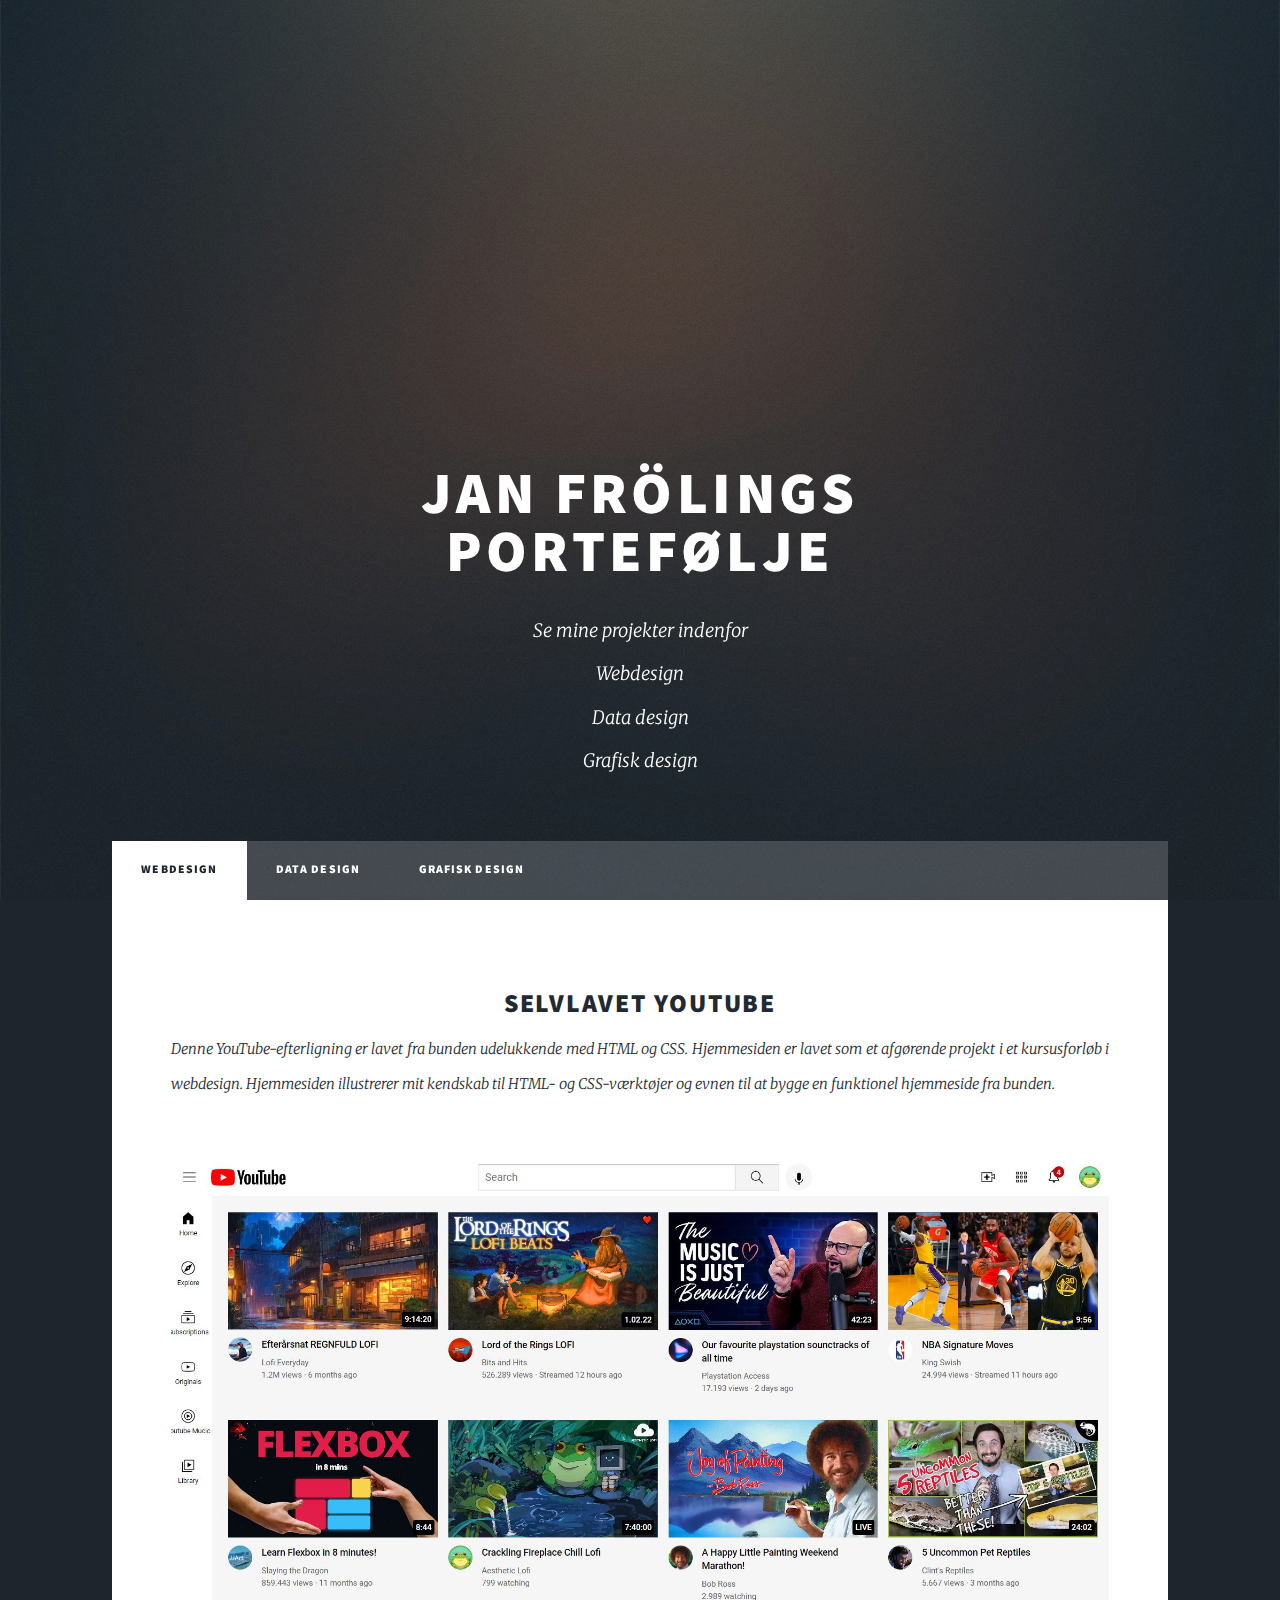
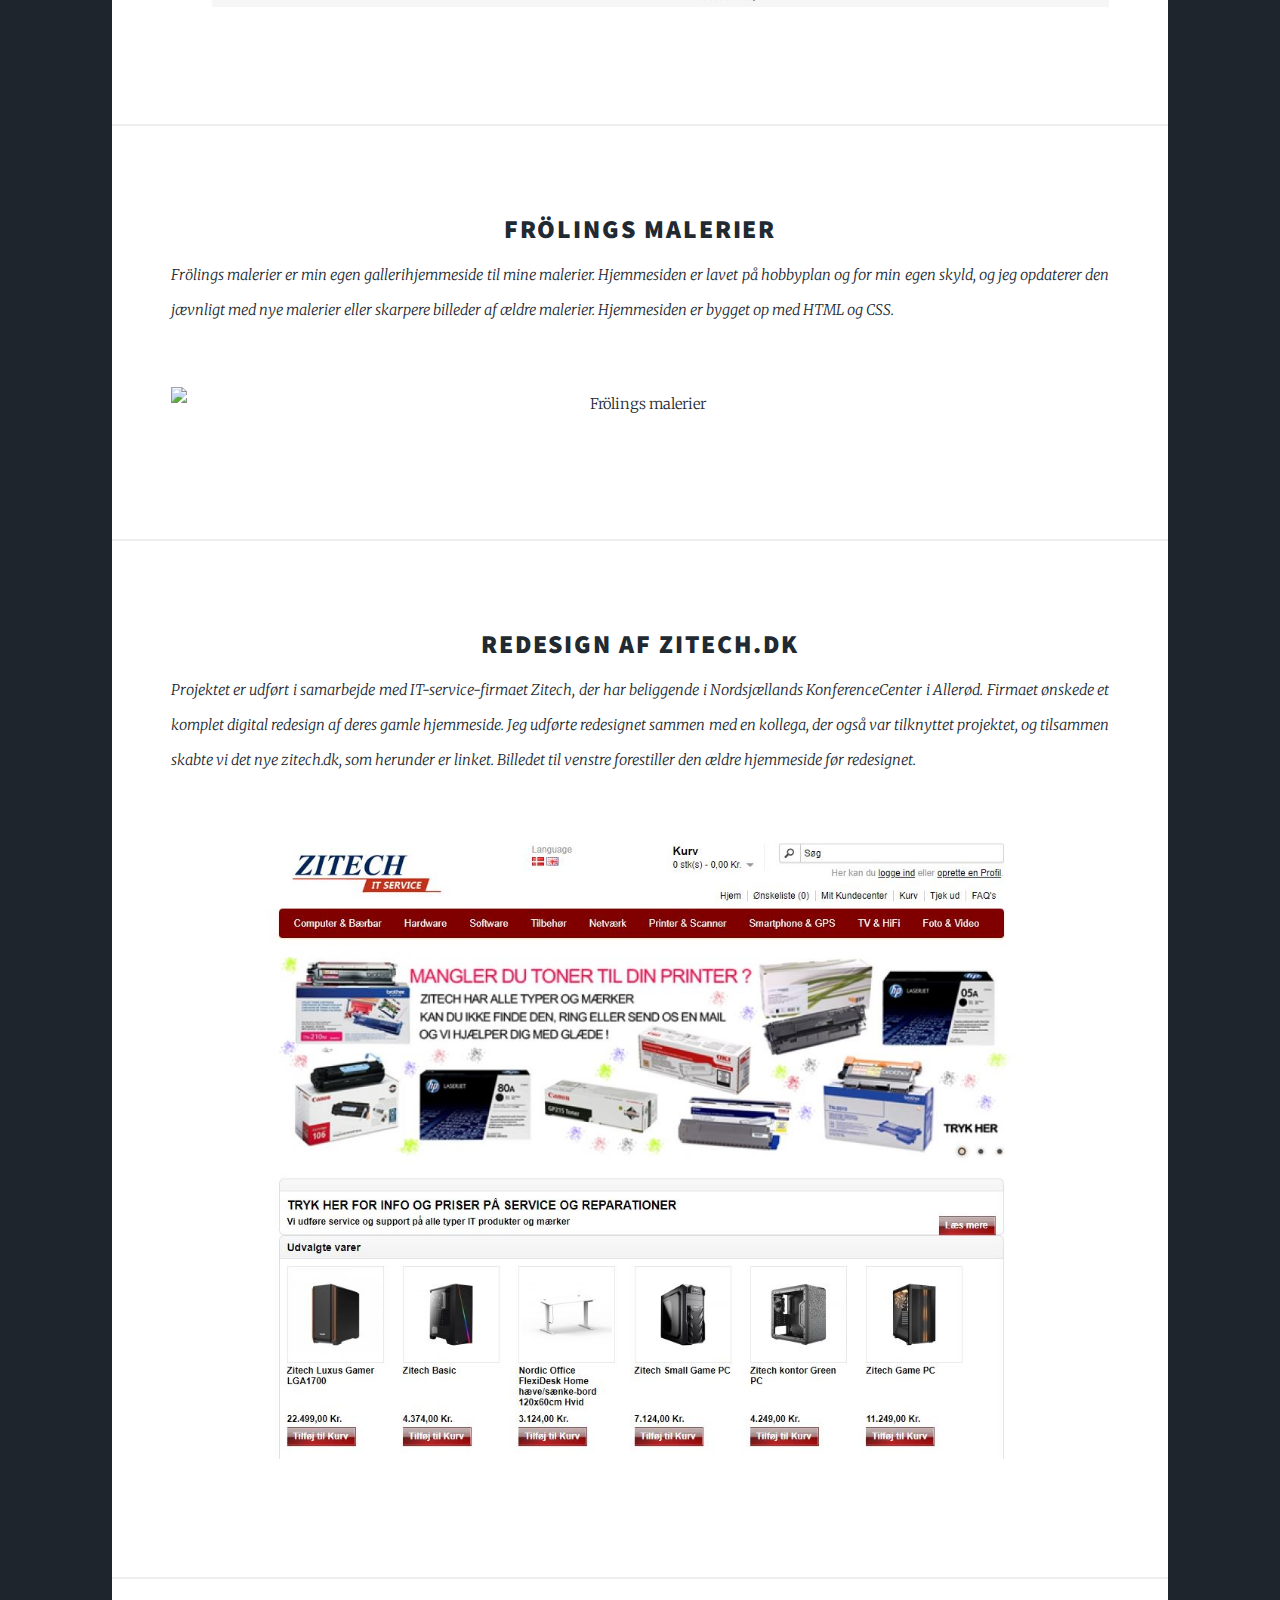
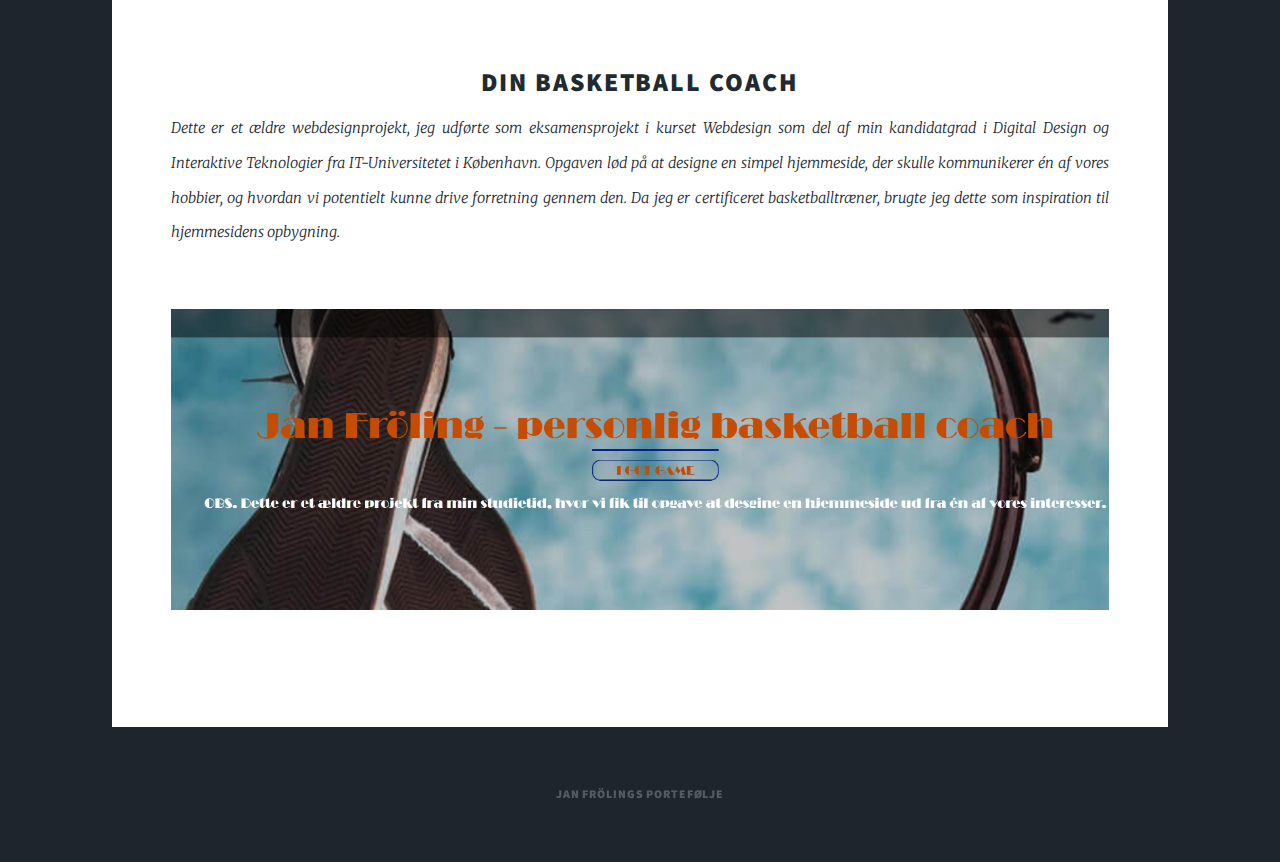
==== aForsider/frontpage_webdesign.html @ 74b1ce2f "Add files via upload" ====
<!DOCTYPE HTML>
<html>
	<head>
		<title>Jan Frölings Portefølje. Webdesign</title>
		<meta charset="utf-8" />
		<meta name="viewport" content="width=device-width, initial-scale=1, user-scalable=no" />
		<link rel="stylesheet" href="/aForsider/assets/css/main.css" />
		<noscript><link rel="stylesheet" href="/aForsider/assets/css/noscript.css" /></noscript>
	</head>
	<body class="is-preload">

		<!-- Wrapper -->
			<div id="wrapper" class="fade-in">

				<!-- Intro -->
					<div id="intro">
						
						<h1>Jan Frölings <br>Portefølje</h1>
						<p>Se mine projekter indenfor <br>Webdesign<br> Data design <br>Grafisk design</p>
						<!-- <ul class="actions">
							<li><a href="#nav" class="button icon solid solo fa-arrow-down scrolly">Continue</a></li>
						</ul> -->
					</div>

				<!-- Nav -->
					<nav id="nav">
						<ul class="links">
							<li class="active"><a href="/aForsider/frontpage_webdesign.html">Webdesign</a></li>
							<li><a href="/aForsider/frontpage_datadesign.html">Data design</a></li>
							<li><a href="/aForsider/frontpage_grafiskdesign.html">Grafisk design</a></li>
						</ul>
						<!-- <ul class="icons">
							<li><a href="#" class="icon brands fa-twitter"><span class="label">Twitter</span></a></li>
							<li><a href="#" class="icon brands fa-facebook-f"><span class="label">Facebook</span></a></li>
							<li><a href="#" class="icon brands fa-instagram"><span class="label">Instagram</span></a></li>
							<li><a href="#" class="icon brands fa-github"><span class="label">GitHub</span></a></li>
						</ul> -->
					</nav>

				<!-- Main -->
				<div id="main">

				<!-- Featured Post -->
				<article class="post featured">
					<header>
						<h2><a href="/Selvlavet YouTube/youtube.html" target="_blank">Selvlavet YouTube</a></h2>
						<p>Denne YouTube-efterligning er lavet fra bunden udelukkende med HTML og CSS. Hjemmesiden er lavet som et afgørende projekt i et kursusforløb i webdesign. Hjemmesiden illustrerer mit kendskab til HTML- og CSS-værktøjer og evnen til at bygge en funktionel hjemmeside fra bunden.
						</p>
					</header>
					<a href="/Selvlavet YouTube/youtube.html" class="image main" target="_blank"><img src="/aForsider/images/Frontpages/selvlavet youtube.JPG" alt="Selvlavet YouTube" /></a>
					</ul>
				</article>

				<!-- Featured Post -->
				<article class="post featured">
					<header>
						<h2> <a href="/Frölings malerier/FrolingsMalerier.html" target="_blank">Frölings malerier</a></h2>
						<p>Frölings malerier er min egen gallerihjemmeside til mine malerier. Hjemmesiden er lavet på hobbyplan og for min egen skyld, og jeg opdaterer den jævnligt med nye malerier eller skarpere billeder af ældre malerier.
							Hjemmesiden er bygget op med HTML og CSS.
						</p>
					</header>
					<a href="/Frölings malerier/FrolingsMalerier.html" class="image main" target="_blank"><img src="/Frölings malerier/images/Krybdyr og amfibier/Leguan.jpg" alt="Frölings malerier" /></a>
					</ul>
				</article>	

				<!-- Featured Post -->
				<article class="post featured">
					<header>
						<h2><a href="https://zitech.dk" target="_blank">Redesign af zitech.dk</a></h2>
						<p>Projektet er udført i samarbejde med IT-service-firmaet Zitech, der har beliggende i Nordsjællands KonferenceCenter i Allerød. Firmaet ønskede et komplet digital redesign af deres gamle hjemmeside.
							Jeg udførte redesignet sammen med en kollega, der også var tilknyttet projektet, og tilsammen skabte vi det nye zitech.dk, som herunder er linket. Billedet til venstre forestiller den ældre hjemmeside før redesignet.
						</p>
					</header>
					<a href="https://zitech.dk" class="image main" target="_blank"><img src="/aForsider/images/Frontpages/zitech.dk gammel hjemmeside.JPG" alt="Redesign af zitech.dk" /></a>
					</ul>
				</article>


					
				<!-- Featured Post -->
				<article class="post featured">
					<header>
						<h2><a href="/Din basketball coach/DinBasketballCoach.html" target="_blank">Din basketball coach</a></h2>
						<p>Dette er et ældre webdesignprojekt, jeg udførte som eksamensprojekt i kurset Webdesign som del af min kandidatgrad i Digital Design og Interaktive Teknologier fra IT-Universitetet i København.
							Opgaven lød på at designe en simpel hjemmeside, der skulle kommunikerer én af vores hobbier, og hvordan vi potentielt kunne drive forretning gennem den. Da jeg er certificeret basketballtræner, brugte jeg dette som inspiration til hjemmesidens opbygning.
						</p>
					</header>
					<a href="/Din basketball coach/DinBasketballCoach.html" class="image main" target="_blank"><img src="/aForsider/images/Frontpages/Din basketball coach forside.JPG" alt="Din basketball coach" /></a>
					</ul>
				</article>

				</div>

			<!-- Copyright -->
				<div id="copyright">
					<ul><li> Jan Frölings Portefølje</li></ul>
				</div>

		</div>

	<!-- Scripts -->
		<script src="/aForsider/assets/js/jquery.min.js"></script>
		<script src="/aForsider/assets/js/jquery.scrollex.min.js"></script>
		<script src="/aForsider/assets/js/jquery.scrolly.min.js"></script>
		<script src="/aForsider/assets/js/browser.min.js"></script>
		<script src="/aForsider/assets/js/breakpoints.min.js"></script>
		<script src="/aForsider/assets/js/util.js"></script>
		<script src="/aForsider/assets/js/main.js"></script>

</body>
</html>
---- aForsider/assets/css/main.css ----
@import url(fontawesome-all.min.css);
@import url("https://fonts.googleapis.com/css?family=Merriweather:300,700,300italic,700italic|Source+Sans+Pro:900");

/*
	Massively by HTML5 UP
	html5up.net | @ajlkn
	Free for personal and commercial use under the CCA 3.0 license (html5up.net/license)
*/

html, body, div, span, applet, object,
iframe, h1, h2, h3, h4, h5, h6, p, blockquote,
pre, a, abbr, acronym, address, big, cite,
code, del, dfn, em, img, ins, kbd, q, s, samp,
small, strike, strong, sub, sup, tt, var, b,
u, i, center, dl, dt, dd, ol, ul, li, fieldset,
form, label, legend, table, caption, tbody,
tfoot, thead, tr, th, td, article, aside,
canvas, details, embed, figure, figcaption,
footer, header, hgroup, menu, nav, output, ruby,
section, summary, time, mark, audio, video {
	margin: 0;
	padding: 0;
	border: 0;
	font-size: 100%;
	font: inherit;
	vertical-align: baseline;}

article, aside, details, figcaption, figure,
footer, header, hgroup, menu, nav, section {
	display: block;}

body {
	line-height: 1;
}

ol, ul {
	list-style: none;
}

blockquote, q {
	quotes: none;
}

	blockquote:before, blockquote:after, q:before, q:after {
		content: '';
		content: none;
	}

table {
	border-collapse: collapse;
	border-spacing: 0;
}

body {
	-webkit-text-size-adjust: none;
}

mark {
	background-color: transparent;
	color: inherit;
}

input::-moz-focus-inner {
	border: 0;
	padding: 0;
}

input, select, textarea {
	-moz-appearance: none;
	-webkit-appearance: none;
	-ms-appearance: none;
	appearance: none;
}

/* Basic */

	@-ms-viewport {
		width: device-width;
	}

	body {
		-ms-overflow-style: scrollbar;
	}

	@media screen and (max-width: 480px) {

		html, body {
			min-width: 320px;
		}

	}

	html {
		box-sizing: border-box;
	}

	*, *:before, *:after {
		box-sizing: inherit;
	}

	body {
		background-color: #1e252d;
	}

		body.is-preload *, body.is-preload *:before, body.is-preload *:after {
			-moz-animation: none !important;
			-webkit-animation: none !important;
			-ms-animation: none !important;
			animation: none !important;
			-moz-transition: none !important;
			-webkit-transition: none !important;
			-ms-transition: none !important;
			transition: none !important;
		}

/* Type */

	html {
		font-size: 16pt;
	}

		@media screen and (max-width: 1680px) {

			html {
				font-size: 12pt;
			}

		}

		@media screen and (max-width: 1280px) {

			html {
				font-size: 11pt;
			}

		}

		@media screen and (max-width: 360px) {

			html {
				font-size: 10pt;
			}

		}

	body {
		color: #212931;
	}

	body, input, select, textarea {
		font-family: "Merriweather", Georgia, serif;
		font-weight: 300;
		font-size: 1rem;
		line-height: 2.375;
	}

	a {
		-moz-transition: color 0.2s ease-in-out, background-color 0.2s ease-in-out, border-color 0.2s ease-in-out, box-shadow 0.2s ease-in-out;
		-webkit-transition: color 0.2s ease-in-out, background-color 0.2s ease-in-out, border-color 0.2s ease-in-out, box-shadow 0.2s ease-in-out;
		-ms-transition: color 0.2s ease-in-out, background-color 0.2s ease-in-out, border-color 0.2s ease-in-out, box-shadow 0.2s ease-in-out;
		transition: color 0.2s ease-in-out, background-color 0.2s ease-in-out, border-color 0.2s ease-in-out, box-shadow 0.2s ease-in-out;
		border-bottom: dotted 1px;
		text-decoration: none;
	}

		a:hover {
			border-bottom-color: transparent;
		}

	strong, b {
		font-weight: 600;
	}

	em, i {
		font-style: italic;
	}

	p {
		text-align: justify;
		margin: 0 0 2rem 0;
	}

	h1, h2, h3, h4, h5, h6 {
		font-family: "Source Sans Pro", Helvetica, sans-serif;
		font-weight: 900;
		line-height: 1.5;
		letter-spacing: 0.075em;
		text-transform: uppercase;
		margin: 0 0 1rem 0;
	}

		h1 a, h2 a, h3 a, h4 a, h5 a, h6 a {
			border-bottom: 0;
			color: inherit;
			text-decoration: none;
		}

	h1 {
		font-size: 4rem;
		line-height: 1.1;
		margin: 0 0 2rem 0;
	}

	h2 {
		font-size: 1.75rem;
		line-height: 1.3;
		margin: 0 0 1.5rem 0;
	}

	h3 {
		font-size: 1.25rem;
		margin: 0 0 1.5rem 0;
	}

	h4 {
		font-size: 1rem;
	}

	h5 {
		font-size: 0.9rem;
	}

	h6 {
		font-size: 0.8rem;
	}

	sub {
		font-size: 0.8rem;
		position: relative;
		top: 0.5rem;
	}

	sup {
		font-size: 0.8rem;
		position: relative;
		top: -0.5rem;
	}

	blockquote {
		border-left: solid 4px;
		font-style: italic;
		margin: 0 0 2rem 0;
		padding: 0.5rem 0 0.5rem 2rem;
	}

	code {
		border: solid 2px;
		font-family: "Courier New", monospace;
		font-size: 0.9rem;
		margin: 0 0.25rem;
		padding: 0.25rem 0.65rem;
	}

	pre {
		-webkit-overflow-scrolling: touch;
		font-family: "Courier New", monospace;
		font-size: 0.9rem;
		margin: 0 0 2rem 0;
	}

		pre code {
			display: block;
			line-height: 1.75;
			padding: 1rem 1.5rem;
			overflow-x: auto;
		}

	hr {
		border: 0;
		border-bottom: solid 2px;
		margin: 3rem 0;
	}

		hr.major {
			margin: 5rem 0;
		}

	.align-left {
		text-align: left;
	}

	.align-center {
		text-align: center;
	}

	.align-right {
		text-align: right;
	}

	input, select, textarea {
		color: #212931;
	}

	a {
		color: #212931;
		border-bottom-color: rgba(33, 41, 49, 0.5);
	}

		a:hover {
			border-bottom-color: transparent;
			color: #18bfef !important;
		}

	strong, b {
		color: #212931;
	}

	h1, h2, h3, h4, h5, h6 {
		color: #212931;
	}

	blockquote {
		border-left-color: #eeeeee;
	}

	code {
		background: rgba(220, 220, 220, 0.25);
		border-color: #eeeeee;
	}

	hr {
		border-bottom-color: #eeeeee;
	}

/* Row */

	.row {
		display: flex;
		flex-wrap: wrap;
		box-sizing: border-box;
		align-items: stretch;
	}

		.row > * {
			box-sizing: border-box;
		}

		.row.gtr-uniform > * > :last-child {
			margin-bottom: 0;
		}

		.row.aln-left {
			justify-content: flex-start;
		}

		.row.aln-center {
			justify-content: center;
		}

		.row.aln-right {
			justify-content: flex-end;
		}

		.row.aln-top {
			align-items: flex-start;
		}

		.row.aln-middle {
			align-items: center;
		}

		.row.aln-bottom {
			align-items: flex-end;
		}

		.row > .imp {
			order: -1;
		}

		.row > .col-1 {
			width: 8.33333%;
		}

		.row > .off-1 {
			margin-left: 8.33333%;
		}

		.row > .col-2 {
			width: 16.66667%;
		}

		.row > .off-2 {
			margin-left: 16.66667%;
		}

		.row > .col-3 {
			width: 25%;
		}

		.row > .off-3 {
			margin-left: 25%;
		}

		.row > .col-4 {
			width: 33.33333%;
		}

		.row > .off-4 {
			margin-left: 33.33333%;
		}

		.row > .col-5 {
			width: 41.66667%;
		}

		.row > .off-5 {
			margin-left: 41.66667%;
		}

		.row > .col-6 {
			width: 50%;
		}

		.row > .off-6 {
			margin-left: 50%;
		}

		.row > .col-7 {
			width: 58.33333%;
		}

		.row > .off-7 {
			margin-left: 58.33333%;
		}

		.row > .col-8 {
			width: 66.66667%;
		}

		.row > .off-8 {
			margin-left: 66.66667%;
		}

		.row > .col-9 {
			width: 75%;
		}

		.row > .off-9 {
			margin-left: 75%;
		}

		.row > .col-10 {
			width: 83.33333%;
		}

		.row > .off-10 {
			margin-left: 83.33333%;
		}

		.row > .col-11 {
			width: 91.66667%;
		}

		.row > .off-11 {
			margin-left: 91.66667%;
		}

		.row > .col-12 {
			width: 100%;
		}

		.row > .off-12 {
			margin-left: 100%;
		}

		.row.gtr-0 {
			margin-top: 0;
			margin-left: 0rem;
		}

			.row.gtr-0 > * {
				padding: 0 0 0 0rem;
			}

			.row.gtr-0.gtr-uniform {
				margin-top: 0rem;
			}

				.row.gtr-0.gtr-uniform > * {
					padding-top: 0rem;
				}

		.row.gtr-25 {
			margin-top: 0;
			margin-left: -0.375rem;
		}

			.row.gtr-25 > * {
				padding: 0 0 0 0.375rem;
			}

			.row.gtr-25.gtr-uniform {
				margin-top: -0.375rem;
			}

				.row.gtr-25.gtr-uniform > * {
					padding-top: 0.375rem;
				}

		.row.gtr-50 {
			margin-top: 0;
			margin-left: -0.75rem;
		}

			.row.gtr-50 > * {
				padding: 0 0 0 0.75rem;
			}

			.row.gtr-50.gtr-uniform {
				margin-top: -0.75rem;
			}

				.row.gtr-50.gtr-uniform > * {
					padding-top: 0.75rem;
				}

		.row {
			margin-top: 0;
			margin-left: -1.5rem;
		}

			.row > * {
				padding: 0 0 0 1.5rem;
			}

			.row.gtr-uniform {
				margin-top: -1.5rem;
			}

				.row.gtr-uniform > * {
					padding-top: 1.5rem;
				}

		.row.gtr-150 {
			margin-top: 0;
			margin-left: -2.25rem;
		}

			.row.gtr-150 > * {
				padding: 0 0 0 2.25rem;
			}

			.row.gtr-150.gtr-uniform {
				margin-top: -2.25rem;
			}

				.row.gtr-150.gtr-uniform > * {
					padding-top: 2.25rem;
				}

		.row.gtr-200 {
			margin-top: 0;
			margin-left: -3rem;
		}

			.row.gtr-200 > * {
				padding: 0 0 0 3rem;
			}

			.row.gtr-200.gtr-uniform {
				margin-top: -3rem;
			}

				.row.gtr-200.gtr-uniform > * {
					padding-top: 3rem;
				}

		@media screen and (max-width: 1680px) {

			.row {
				display: flex;
				flex-wrap: wrap;
				box-sizing: border-box;
				align-items: stretch;
			}

				.row > * {
					box-sizing: border-box;
				}

				.row.gtr-uniform > * > :last-child {
					margin-bottom: 0;
				}

				.row.aln-left {
					justify-content: flex-start;
				}

				.row.aln-center {
					justify-content: center;
				}

				.row.aln-right {
					justify-content: flex-end;
				}

				.row.aln-top {
					align-items: flex-start;
				}

				.row.aln-middle {
					align-items: center;
				}

				.row.aln-bottom {
					align-items: flex-end;
				}

				.row > .imp-xlarge {
					order: -1;
				}

				.row > .col-1-xlarge {
					width: 8.33333%;
				}

				.row > .off-1-xlarge {
					margin-left: 8.33333%;
				}

				.row > .col-2-xlarge {
					width: 16.66667%;
				}

				.row > .off-2-xlarge {
					margin-left: 16.66667%;
				}

				.row > .col-3-xlarge {
					width: 25%;
				}

				.row > .off-3-xlarge {
					margin-left: 25%;
				}

				.row > .col-4-xlarge {
					width: 33.33333%;
				}

				.row > .off-4-xlarge {
					margin-left: 33.33333%;
				}

				.row > .col-5-xlarge {
					width: 41.66667%;
				}

				.row > .off-5-xlarge {
					margin-left: 41.66667%;
				}

				.row > .col-6-xlarge {
					width: 50%;
				}

				.row > .off-6-xlarge {
					margin-left: 50%;
				}

				.row > .col-7-xlarge {
					width: 58.33333%;
				}

				.row > .off-7-xlarge {
					margin-left: 58.33333%;
				}

				.row > .col-8-xlarge {
					width: 66.66667%;
				}

				.row > .off-8-xlarge {
					margin-left: 66.66667%;
				}

				.row > .col-9-xlarge {
					width: 75%;
				}

				.row > .off-9-xlarge {
					margin-left: 75%;
				}

				.row > .col-10-xlarge {
					width: 83.33333%;
				}

				.row > .off-10-xlarge {
					margin-left: 83.33333%;
				}

				.row > .col-11-xlarge {
					width: 91.66667%;
				}

				.row > .off-11-xlarge {
					margin-left: 91.66667%;
				}

				.row > .col-12-xlarge {
					width: 100%;
				}

				.row > .off-12-xlarge {
					margin-left: 100%;
				}

				.row.gtr-0 {
					margin-top: 0;
					margin-left: 0rem;
				}

					.row.gtr-0 > * {
						padding: 0 0 0 0rem;
					}

					.row.gtr-0.gtr-uniform {
						margin-top: 0rem;
					}

						.row.gtr-0.gtr-uniform > * {
							padding-top: 0rem;
						}

				.row.gtr-25 {
					margin-top: 0;
					margin-left: -0.375rem;
				}

					.row.gtr-25 > * {
						padding: 0 0 0 0.375rem;
					}

					.row.gtr-25.gtr-uniform {
						margin-top: -0.375rem;
					}

						.row.gtr-25.gtr-uniform > * {
							padding-top: 0.375rem;
						}

				.row.gtr-50 {
					margin-top: 0;
					margin-left: -0.75rem;
				}

					.row.gtr-50 > * {
						padding: 0 0 0 0.75rem;
					}

					.row.gtr-50.gtr-uniform {
						margin-top: -0.75rem;
					}

						.row.gtr-50.gtr-uniform > * {
							padding-top: 0.75rem;
						}

				.row {
					margin-top: 0;
					margin-left: -1.5rem;
				}

					.row > * {
						padding: 0 0 0 1.5rem;
					}

					.row.gtr-uniform {
						margin-top: -1.5rem;
					}

						.row.gtr-uniform > * {
							padding-top: 1.5rem;
						}

				.row.gtr-150 {
					margin-top: 0;
					margin-left: -2.25rem;
				}

					.row.gtr-150 > * {
						padding: 0 0 0 2.25rem;
					}

					.row.gtr-150.gtr-uniform {
						margin-top: -2.25rem;
					}

						.row.gtr-150.gtr-uniform > * {
							padding-top: 2.25rem;
						}

				.row.gtr-200 {
					margin-top: 0;
					margin-left: -3rem;
				}

					.row.gtr-200 > * {
						padding: 0 0 0 3rem;
					}

					.row.gtr-200.gtr-uniform {
						margin-top: -3rem;
					}

						.row.gtr-200.gtr-uniform > * {
							padding-top: 3rem;
						}

		}

		@media screen and (max-width: 1280px) {

			.row {
				display: flex;
				flex-wrap: wrap;
				box-sizing: border-box;
				align-items: stretch;
			}

				.row > * {
					box-sizing: border-box;
				}

				.row.gtr-uniform > * > :last-child {
					margin-bottom: 0;
				}

				.row.aln-left {
					justify-content: flex-start;
				}

				.row.aln-center {
					justify-content: center;
				}

				.row.aln-right {
					justify-content: flex-end;
				}

				.row.aln-top {
					align-items: flex-start;
				}

				.row.aln-middle {
					align-items: center;
				}

				.row.aln-bottom {
					align-items: flex-end;
				}

				.row > .imp-large {
					order: -1;
				}

				.row > .col-1-large {
					width: 8.33333%;
				}

				.row > .off-1-large {
					margin-left: 8.33333%;
				}

				.row > .col-2-large {
					width: 16.66667%;
				}

				.row > .off-2-large {
					margin-left: 16.66667%;
				}

				.row > .col-3-large {
					width: 25%;
				}

				.row > .off-3-large {
					margin-left: 25%;
				}

				.row > .col-4-large {
					width: 33.33333%;
				}

				.row > .off-4-large {
					margin-left: 33.33333%;
				}

				.row > .col-5-large {
					width: 41.66667%;
				}

				.row > .off-5-large {
					margin-left: 41.66667%;
				}

				.row > .col-6-large {
					width: 50%;
				}

				.row > .off-6-large {
					margin-left: 50%;
				}

				.row > .col-7-large {
					width: 58.33333%;
				}

				.row > .off-7-large {
					margin-left: 58.33333%;
				}

				.row > .col-8-large {
					width: 66.66667%;
				}

				.row > .off-8-large {
					margin-left: 66.66667%;
				}

				.row > .col-9-large {
					width: 75%;
				}

				.row > .off-9-large {
					margin-left: 75%;
				}

				.row > .col-10-large {
					width: 83.33333%;
				}

				.row > .off-10-large {
					margin-left: 83.33333%;
				}

				.row > .col-11-large {
					width: 91.66667%;
				}

				.row > .off-11-large {
					margin-left: 91.66667%;
				}

				.row > .col-12-large {
					width: 100%;
				}

				.row > .off-12-large {
					margin-left: 100%;
				}

				.row.gtr-0 {
					margin-top: 0;
					margin-left: 0rem;
				}

					.row.gtr-0 > * {
						padding: 0 0 0 0rem;
					}

					.row.gtr-0.gtr-uniform {
						margin-top: 0rem;
					}

						.row.gtr-0.gtr-uniform > * {
							padding-top: 0rem;
						}

				.row.gtr-25 {
					margin-top: 0;
					margin-left: -0.375rem;
				}

					.row.gtr-25 > * {
						padding: 0 0 0 0.375rem;
					}

					.row.gtr-25.gtr-uniform {
						margin-top: -0.375rem;
					}

						.row.gtr-25.gtr-uniform > * {
							padding-top: 0.375rem;
						}

				.row.gtr-50 {
					margin-top: 0;
					margin-left: -0.75rem;
				}

					.row.gtr-50 > * {
						padding: 0 0 0 0.75rem;
					}

					.row.gtr-50.gtr-uniform {
						margin-top: -0.75rem;
					}

						.row.gtr-50.gtr-uniform > * {
							padding-top: 0.75rem;
						}

				.row {
					margin-top: 0;
					margin-left: -1.5rem;
				}

					.row > * {
						padding: 0 0 0 1.5rem;
					}

					.row.gtr-uniform {
						margin-top: -1.5rem;
					}

						.row.gtr-uniform > * {
							padding-top: 1.5rem;
						}

				.row.gtr-150 {
					margin-top: 0;
					margin-left: -2.25rem;
				}

					.row.gtr-150 > * {
						padding: 0 0 0 2.25rem;
					}

					.row.gtr-150.gtr-uniform {
						margin-top: -2.25rem;
					}

						.row.gtr-150.gtr-uniform > * {
							padding-top: 2.25rem;
						}

				.row.gtr-200 {
					margin-top: 0;
					margin-left: -3rem;
				}

					.row.gtr-200 > * {
						padding: 0 0 0 3rem;
					}

					.row.gtr-200.gtr-uniform {
						margin-top: -3rem;
					}

						.row.gtr-200.gtr-uniform > * {
							padding-top: 3rem;
						}

		}

		@media screen and (max-width: 980px) {

			.row {
				display: flex;
				flex-wrap: wrap;
				box-sizing: border-box;
				align-items: stretch;
			}

				.row > * {
					box-sizing: border-box;
				}

				.row.gtr-uniform > * > :last-child {
					margin-bottom: 0;
				}

				.row.aln-left {
					justify-content: flex-start;
				}

				.row.aln-center {
					justify-content: center;
				}

				.row.aln-right {
					justify-content: flex-end;
				}

				.row.aln-top {
					align-items: flex-start;
				}

				.row.aln-middle {
					align-items: center;
				}

				.row.aln-bottom {
					align-items: flex-end;
				}

				.row > .imp-medium {
					order: -1;
				}

				.row > .col-1-medium {
					width: 8.33333%;
				}

				.row > .off-1-medium {
					margin-left: 8.33333%;
				}

				.row > .col-2-medium {
					width: 16.66667%;
				}

				.row > .off-2-medium {
					margin-left: 16.66667%;
				}

				.row > .col-3-medium {
					width: 25%;
				}

				.row > .off-3-medium {
					margin-left: 25%;
				}

				.row > .col-4-medium {
					width: 33.33333%;
				}

				.row > .off-4-medium {
					margin-left: 33.33333%;
				}

				.row > .col-5-medium {
					width: 41.66667%;
				}

				.row > .off-5-medium {
					margin-left: 41.66667%;
				}

				.row > .col-6-medium {
					width: 50%;
				}

				.row > .off-6-medium {
					margin-left: 50%;
				}

				.row > .col-7-medium {
					width: 58.33333%;
				}

				.row > .off-7-medium {
					margin-left: 58.33333%;
				}

				.row > .col-8-medium {
					width: 66.66667%;
				}

				.row > .off-8-medium {
					margin-left: 66.66667%;
				}

				.row > .col-9-medium {
					width: 75%;
				}

				.row > .off-9-medium {
					margin-left: 75%;
				}

				.row > .col-10-medium {
					width: 83.33333%;
				}

				.row > .off-10-medium {
					margin-left: 83.33333%;
				}

				.row > .col-11-medium {
					width: 91.66667%;
				}

				.row > .off-11-medium {
					margin-left: 91.66667%;
				}

				.row > .col-12-medium {
					width: 100%;
				}

				.row > .off-12-medium {
					margin-left: 100%;
				}

				.row.gtr-0 {
					margin-top: 0;
					margin-left: 0rem;
				}

					.row.gtr-0 > * {
						padding: 0 0 0 0rem;
					}

					.row.gtr-0.gtr-uniform {
						margin-top: 0rem;
					}

						.row.gtr-0.gtr-uniform > * {
							padding-top: 0rem;
						}

				.row.gtr-25 {
					margin-top: 0;
					margin-left: -0.375rem;
				}

					.row.gtr-25 > * {
						padding: 0 0 0 0.375rem;
					}

					.row.gtr-25.gtr-uniform {
						margin-top: -0.375rem;
					}

						.row.gtr-25.gtr-uniform > * {
							padding-top: 0.375rem;
						}

				.row.gtr-50 {
					margin-top: 0;
					margin-left: -0.75rem;
				}

					.row.gtr-50 > * {
						padding: 0 0 0 0.75rem;
					}

					.row.gtr-50.gtr-uniform {
						margin-top: -0.75rem;
					}

						.row.gtr-50.gtr-uniform > * {
							padding-top: 0.75rem;
						}

				.row {
					margin-top: 0;
					margin-left: -1.5rem;
				}

					.row > * {
						padding: 0 0 0 1.5rem;
					}

					.row.gtr-uniform {
						margin-top: -1.5rem;
					}

						.row.gtr-uniform > * {
							padding-top: 1.5rem;
						}

				.row.gtr-150 {
					margin-top: 0;
					margin-left: -2.25rem;
				}

					.row.gtr-150 > * {
						padding: 0 0 0 2.25rem;
					}

					.row.gtr-150.gtr-uniform {
						margin-top: -2.25rem;
					}

						.row.gtr-150.gtr-uniform > * {
							padding-top: 2.25rem;
						}

				.row.gtr-200 {
					margin-top: 0;
					margin-left: -3rem;
				}

					.row.gtr-200 > * {
						padding: 0 0 0 3rem;
					}

					.row.gtr-200.gtr-uniform {
						margin-top: -3rem;
					}

						.row.gtr-200.gtr-uniform > * {
							padding-top: 3rem;
						}

		}

		@media screen and (max-width: 736px) {

			.row {
				display: flex;
				flex-wrap: wrap;
				box-sizing: border-box;
				align-items: stretch;
			}

				.row > * {
					box-sizing: border-box;
				}

				.row.gtr-uniform > * > :last-child {
					margin-bottom: 0;
				}

				.row.aln-left {
					justify-content: flex-start;
				}

				.row.aln-center {
					justify-content: center;
				}

				.row.aln-right {
					justify-content: flex-end;
				}

				.row.aln-top {
					align-items: flex-start;
				}

				.row.aln-middle {
					align-items: center;
				}

				.row.aln-bottom {
					align-items: flex-end;
				}

				.row > .imp-small {
					order: -1;
				}

				.row > .col-1-small {
					width: 8.33333%;
				}

				.row > .off-1-small {
					margin-left: 8.33333%;
				}

				.row > .col-2-small {
					width: 16.66667%;
				}

				.row > .off-2-small {
					margin-left: 16.66667%;
				}

				.row > .col-3-small {
					width: 25%;
				}

				.row > .off-3-small {
					margin-left: 25%;
				}

				.row > .col-4-small {
					width: 33.33333%;
				}

				.row > .off-4-small {
					margin-left: 33.33333%;
				}

				.row > .col-5-small {
					width: 41.66667%;
				}

				.row > .off-5-small {
					margin-left: 41.66667%;
				}

				.row > .col-6-small {
					width: 50%;
				}

				.row > .off-6-small {
					margin-left: 50%;
				}

				.row > .col-7-small {
					width: 58.33333%;
				}

				.row > .off-7-small {
					margin-left: 58.33333%;
				}

				.row > .col-8-small {
					width: 66.66667%;
				}

				.row > .off-8-small {
					margin-left: 66.66667%;
				}

				.row > .col-9-small {
					width: 75%;
				}

				.row > .off-9-small {
					margin-left: 75%;
				}

				.row > .col-10-small {
					width: 83.33333%;
				}

				.row > .off-10-small {
					margin-left: 83.33333%;
				}

				.row > .col-11-small {
					width: 91.66667%;
				}

				.row > .off-11-small {
					margin-left: 91.66667%;
				}

				.row > .col-12-small {
					width: 100%;
				}

				.row > .off-12-small {
					margin-left: 100%;
				}

				.row.gtr-0 {
					margin-top: 0;
					margin-left: 0rem;
				}

					.row.gtr-0 > * {
						padding: 0 0 0 0rem;
					}

					.row.gtr-0.gtr-uniform {
						margin-top: 0rem;
					}

						.row.gtr-0.gtr-uniform > * {
							padding-top: 0rem;
						}

				.row.gtr-25 {
					margin-top: 0;
					margin-left: -0.375rem;
				}

					.row.gtr-25 > * {
						padding: 0 0 0 0.375rem;
					}

					.row.gtr-25.gtr-uniform {
						margin-top: -0.375rem;
					}

						.row.gtr-25.gtr-uniform > * {
							padding-top: 0.375rem;
						}

				.row.gtr-50 {
					margin-top: 0;
					margin-left: -0.75rem;
				}

					.row.gtr-50 > * {
						padding: 0 0 0 0.75rem;
					}

					.row.gtr-50.gtr-uniform {
						margin-top: -0.75rem;
					}

						.row.gtr-50.gtr-uniform > * {
							padding-top: 0.75rem;
						}

				.row {
					margin-top: 0;
					margin-left: -1.5rem;
				}

					.row > * {
						padding: 0 0 0 1.5rem;
					}

					.row.gtr-uniform {
						margin-top: -1.5rem;
					}

						.row.gtr-uniform > * {
							padding-top: 1.5rem;
						}

				.row.gtr-150 {
					margin-top: 0;
					margin-left: -2.25rem;
				}

					.row.gtr-150 > * {
						padding: 0 0 0 2.25rem;
					}

					.row.gtr-150.gtr-uniform {
						margin-top: -2.25rem;
					}

						.row.gtr-150.gtr-uniform > * {
							padding-top: 2.25rem;
						}

				.row.gtr-200 {
					margin-top: 0;
					margin-left: -3rem;
				}

					.row.gtr-200 > * {
						padding: 0 0 0 3rem;
					}

					.row.gtr-200.gtr-uniform {
						margin-top: -3rem;
					}

						.row.gtr-200.gtr-uniform > * {
							padding-top: 3rem;
						}

		}

		@media screen and (max-width: 480px) {

			.row {
				display: flex;
				flex-wrap: wrap;
				box-sizing: border-box;
				align-items: stretch;
			}

				.row > * {
					box-sizing: border-box;
				}

				.row.gtr-uniform > * > :last-child {
					margin-bottom: 0;
				}

				.row.aln-left {
					justify-content: flex-start;
				}

				.row.aln-center {
					justify-content: center;
				}

				.row.aln-right {
					justify-content: flex-end;
				}

				.row.aln-top {
					align-items: flex-start;
				}

				.row.aln-middle {
					align-items: center;
				}

				.row.aln-bottom {
					align-items: flex-end;
				}

				.row > .imp-xsmall {
					order: -1;
				}

				.row > .col-1-xsmall {
					width: 8.33333%;
				}

				.row > .off-1-xsmall {
					margin-left: 8.33333%;
				}

				.row > .col-2-xsmall {
					width: 16.66667%;
				}

				.row > .off-2-xsmall {
					margin-left: 16.66667%;
				}

				.row > .col-3-xsmall {
					width: 25%;
				}

				.row > .off-3-xsmall {
					margin-left: 25%;
				}

				.row > .col-4-xsmall {
					width: 33.33333%;
				}

				.row > .off-4-xsmall {
					margin-left: 33.33333%;
				}

				.row > .col-5-xsmall {
					width: 41.66667%;
				}

				.row > .off-5-xsmall {
					margin-left: 41.66667%;
				}

				.row > .col-6-xsmall {
					width: 50%;
				}

				.row > .off-6-xsmall {
					margin-left: 50%;
				}

				.row > .col-7-xsmall {
					width: 58.33333%;
				}

				.row > .off-7-xsmall {
					margin-left: 58.33333%;
				}

				.row > .col-8-xsmall {
					width: 66.66667%;
				}

				.row > .off-8-xsmall {
					margin-left: 66.66667%;
				}

				.row > .col-9-xsmall {
					width: 75%;
				}

				.row > .off-9-xsmall {
					margin-left: 75%;
				}

				.row > .col-10-xsmall {
					width: 83.33333%;
				}

				.row > .off-10-xsmall {
					margin-left: 83.33333%;
				}

				.row > .col-11-xsmall {
					width: 91.66667%;
				}

				.row > .off-11-xsmall {
					margin-left: 91.66667%;
				}

				.row > .col-12-xsmall {
					width: 100%;
				}

				.row > .off-12-xsmall {
					margin-left: 100%;
				}

				.row.gtr-0 {
					margin-top: 0;
					margin-left: 0rem;
				}

					.row.gtr-0 > * {
						padding: 0 0 0 0rem;
					}

					.row.gtr-0.gtr-uniform {
						margin-top: 0rem;
					}

						.row.gtr-0.gtr-uniform > * {
							padding-top: 0rem;
						}

				.row.gtr-25 {
					margin-top: 0;
					margin-left: -0.375rem;
				}

					.row.gtr-25 > * {
						padding: 0 0 0 0.375rem;
					}

					.row.gtr-25.gtr-uniform {
						margin-top: -0.375rem;
					}

						.row.gtr-25.gtr-uniform > * {
							padding-top: 0.375rem;
						}

				.row.gtr-50 {
					margin-top: 0;
					margin-left: -0.75rem;
				}

					.row.gtr-50 > * {
						padding: 0 0 0 0.75rem;
					}

					.row.gtr-50.gtr-uniform {
						margin-top: -0.75rem;
					}

						.row.gtr-50.gtr-uniform > * {
							padding-top: 0.75rem;
						}

				.row {
					margin-top: 0;
					margin-left: -1.5rem;
				}

					.row > * {
						padding: 0 0 0 1.5rem;
					}

					.row.gtr-uniform {
						margin-top: -1.5rem;
					}

						.row.gtr-uniform > * {
							padding-top: 1.5rem;
						}

				.row.gtr-150 {
					margin-top: 0;
					margin-left: -2.25rem;
				}

					.row.gtr-150 > * {
						padding: 0 0 0 2.25rem;
					}

					.row.gtr-150.gtr-uniform {
						margin-top: -2.25rem;
					}

						.row.gtr-150.gtr-uniform > * {
							padding-top: 2.25rem;
						}

				.row.gtr-200 {
					margin-top: 0;
					margin-left: -3rem;
				}

					.row.gtr-200 > * {
						padding: 0 0 0 3rem;
					}

					.row.gtr-200.gtr-uniform {
						margin-top: -3rem;
					}

						.row.gtr-200.gtr-uniform > * {
							padding-top: 3rem;
						}

		}

		@media screen and (max-width: 360px) {

			.row {
				display: flex;
				flex-wrap: wrap;
				box-sizing: border-box;
				align-items: stretch;
			}

				.row > * {
					box-sizing: border-box;
				}

				.row.gtr-uniform > * > :last-child {
					margin-bottom: 0;
				}

				.row.aln-left {
					justify-content: flex-start;
				}

				.row.aln-center {
					justify-content: center;
				}

				.row.aln-right {
					justify-content: flex-end;
				}

				.row.aln-top {
					align-items: flex-start;
				}

				.row.aln-middle {
					align-items: center;
				}

				.row.aln-bottom {
					align-items: flex-end;
				}

				.row > .imp-xxsmall {
					order: -1;
				}

				.row > .col-1-xxsmall {
					width: 8.33333%;
				}

				.row > .off-1-xxsmall {
					margin-left: 8.33333%;
				}

				.row > .col-2-xxsmall {
					width: 16.66667%;
				}

				.row > .off-2-xxsmall {
					margin-left: 16.66667%;
				}

				.row > .col-3-xxsmall {
					width: 25%;
				}

				.row > .off-3-xxsmall {
					margin-left: 25%;
				}

				.row > .col-4-xxsmall {
					width: 33.33333%;
				}

				.row > .off-4-xxsmall {
					margin-left: 33.33333%;
				}

				.row > .col-5-xxsmall {
					width: 41.66667%;
				}

				.row > .off-5-xxsmall {
					margin-left: 41.66667%;
				}

				.row > .col-6-xxsmall {
					width: 50%;
				}

				.row > .off-6-xxsmall {
					margin-left: 50%;
				}

				.row > .col-7-xxsmall {
					width: 58.33333%;
				}

				.row > .off-7-xxsmall {
					margin-left: 58.33333%;
				}

				.row > .col-8-xxsmall {
					width: 66.66667%;
				}

				.row > .off-8-xxsmall {
					margin-left: 66.66667%;
				}

				.row > .col-9-xxsmall {
					width: 75%;
				}

				.row > .off-9-xxsmall {
					margin-left: 75%;
				}

				.row > .col-10-xxsmall {
					width: 83.33333%;
				}

				.row > .off-10-xxsmall {
					margin-left: 83.33333%;
				}

				.row > .col-11-xxsmall {
					width: 91.66667%;
				}

				.row > .off-11-xxsmall {
					margin-left: 91.66667%;
				}

				.row > .col-12-xxsmall {
					width: 100%;
				}

				.row > .off-12-xxsmall {
					margin-left: 100%;
				}

				.row.gtr-0 {
					margin-top: 0;
					margin-left: 0rem;
				}

					.row.gtr-0 > * {
						padding: 0 0 0 0rem;
					}

					.row.gtr-0.gtr-uniform {
						margin-top: 0rem;
					}

						.row.gtr-0.gtr-uniform > * {
							padding-top: 0rem;
						}

				.row.gtr-25 {
					margin-top: 0;
					margin-left: -0.375rem;
				}

					.row.gtr-25 > * {
						padding: 0 0 0 0.375rem;
					}

					.row.gtr-25.gtr-uniform {
						margin-top: -0.375rem;
					}

						.row.gtr-25.gtr-uniform > * {
							padding-top: 0.375rem;
						}

				.row.gtr-50 {
					margin-top: 0;
					margin-left: -0.75rem;
				}

					.row.gtr-50 > * {
						padding: 0 0 0 0.75rem;
					}

					.row.gtr-50.gtr-uniform {
						margin-top: -0.75rem;
					}

						.row.gtr-50.gtr-uniform > * {
							padding-top: 0.75rem;
						}

				.row {
					margin-top: 0;
					margin-left: -1.5rem;
				}

					.row > * {
						padding: 0 0 0 1.5rem;
					}

					.row.gtr-uniform {
						margin-top: -1.5rem;
					}

						.row.gtr-uniform > * {
							padding-top: 1.5rem;
						}

				.row.gtr-150 {
					margin-top: 0;
					margin-left: -2.25rem;
				}

					.row.gtr-150 > * {
						padding: 0 0 0 2.25rem;
					}

					.row.gtr-150.gtr-uniform {
						margin-top: -2.25rem;
					}

						.row.gtr-150.gtr-uniform > * {
							padding-top: 2.25rem;
						}

				.row.gtr-200 {
					margin-top: 0;
					margin-left: -3rem;
				}

					.row.gtr-200 > * {
						padding: 0 0 0 3rem;
					}

					.row.gtr-200.gtr-uniform {
						margin-top: -3rem;
					}

						.row.gtr-200.gtr-uniform > * {
							padding-top: 3rem;
						}

		}

/* Box */

	.box {
		border: solid 2px;
		margin-bottom: 2rem;
		padding: 1.5rem;
	}

		.box > :last-child,
		.box > :last-child > :last-child,
		.box > :last-child > :last-child > :last-child {
			margin-bottom: 0;
		}

		.box.alt {
			border: 0;
			border-radius: 0;
			padding: 0;
		}

	.box {
		border-color: #eeeeee;
	}

/* Button */

	input[type="submit"],
	input[type="reset"],
	input[type="button"],
	button,
	.button {
		-moz-appearance: none;
		-webkit-appearance: none;
		-ms-appearance: none;
		appearance: none;
		-moz-transition: background-color 0.2s ease-in-out, box-shadow 0.2s ease-in-out, color 0.2s ease-in-out;
		-webkit-transition: background-color 0.2s ease-in-out, box-shadow 0.2s ease-in-out, color 0.2s ease-in-out;
		-ms-transition: background-color 0.2s ease-in-out, box-shadow 0.2s ease-in-out, color 0.2s ease-in-out;
		transition: background-color 0.2s ease-in-out, box-shadow 0.2s ease-in-out, color 0.2s ease-in-out;
		border: 0;
		border-radius: 0;
		cursor: pointer;
		display: inline-block;
		font-family: "Source Sans Pro", Helvetica, sans-serif;
		font-size: 0.8rem;
		font-weight: 900;
		letter-spacing: 0.075em;
		height: 3rem;
		line-height: 3rem;
		padding: 0 2rem;
		text-align: center;
		text-decoration: none;
		text-transform: uppercase;
		white-space: nowrap;
	}

		input[type="submit"].icon:before,
		input[type="reset"].icon:before,
		input[type="button"].icon:before,
		button.icon:before,
		.button.icon:before {
			margin-right: 0.5rem;
		}

		input[type="submit"].icon.solo,
		input[type="reset"].icon.solo,
		input[type="button"].icon.solo,
		button.icon.solo,
		.button.icon.solo {
			position: relative;
			width: 4rem;
			height: 4rem;
			line-height: 4rem;
			border-radius: 4rem;
			text-indent: 4rem;
			overflow: hidden;
			padding: 0;
			white-space: nowrap;
		}

			input[type="submit"].icon.solo:before,
			input[type="reset"].icon.solo:before,
			input[type="button"].icon.solo:before,
			button.icon.solo:before,
			.button.icon.solo:before {
				position: absolute;
				display: block;
				top: 0;
				left: 0;
				width: inherit;
				height: inherit;
				line-height: inherit;
				font-size: 1.25rem;
				margin-right: 0;
				text-align: center;
				text-indent: 0;
			}

		input[type="submit"].fit,
		input[type="reset"].fit,
		input[type="button"].fit,
		button.fit,
		.button.fit {
			width: 100%;
		}

		input[type="submit"].small,
		input[type="reset"].small,
		input[type="button"].small,
		button.small,
		.button.small {
			font-size: 0.7rem;
			height: 2.5rem;
			line-height: 2.5rem;
			padding: 0 1.5rem;
		}

		input[type="submit"].large,
		input[type="reset"].large,
		input[type="button"].large,
		button.large,
		.button.large {
			font-size: 0.9rem;
			height: 3.5rem;
			line-height: 3.5rem;
			padding: 0 2.75rem;
		}

		@media screen and (max-width: 980px) {

			input[type="submit"],
			input[type="reset"],
			input[type="button"],
			button,
			.button {
				font-size: 0.9rem;
				height: 3.25rem;
				line-height: 3.25rem;
			}

				input[type="submit"].large,
				input[type="reset"].large,
				input[type="button"].large,
				button.large,
				.button.large {
					font-size: 1rem;
					height: 3.75rem;
					line-height: 3.75rem;
				}

		}

		input[type="submit"].disabled, input[type="submit"]:disabled,
		input[type="reset"].disabled,
		input[type="reset"]:disabled,
		input[type="button"].disabled,
		input[type="button"]:disabled,
		button.disabled,
		button:disabled,
		.button.disabled,
		.button:disabled {
			pointer-events: none;
			opacity: 0.25;
		}

	input[type="submit"],
	input[type="reset"],
	input[type="button"],
	button,
	.button {
		background-color: transparent;
		box-shadow: inset 0 0 0 2px #212931;
		color: #212931 !important;
	}

		input[type="submit"]:hover,
		input[type="reset"]:hover,
		input[type="button"]:hover,
		button:hover,
		.button:hover {
			box-shadow: inset 0 0 0 2px #18bfef;
			color: #18bfef !important;
		}

		input[type="submit"].primary,
		input[type="reset"].primary,
		input[type="button"].primary,
		button.primary,
		.button.primary {
			background-color: #212931;
			box-shadow: none;
			color: #ffffff !important;
		}

			input[type="submit"].primary:hover,
			input[type="reset"].primary:hover,
			input[type="button"].primary:hover,
			button.primary:hover,
			.button.primary:hover {
				background-color: #18bfef;
			}

/* Form */

	form {
		margin: 0 0 2rem 0;
	}

		form > :last-child {
			margin-bottom: 0;
		}

		form > .fields {
			display: -moz-flex;
			display: -webkit-flex;
			display: -ms-flex;
			display: flex;
			-moz-flex-wrap: wrap;
			-webkit-flex-wrap: wrap;
			-ms-flex-wrap: wrap;
			flex-wrap: wrap;
			width: calc(100% + 3rem);
			margin: -1.5rem 0 2rem -1.5rem;
		}

			form > .fields > .field {
				-moz-flex-grow: 0;
				-webkit-flex-grow: 0;
				-ms-flex-grow: 0;
				flex-grow: 0;
				-moz-flex-shrink: 0;
				-webkit-flex-shrink: 0;
				-ms-flex-shrink: 0;
				flex-shrink: 0;
				padding: 1.5rem 0 0 1.5rem;
				width: calc(100% - 1.5rem);
			}

				form > .fields > .field.half {
					width: calc(50% - 0.75rem);
				}

				form > .fields > .field.third {
					width: calc(100%/3 - 0.5rem);
				}

				form > .fields > .field.quarter {
					width: calc(25% - 0.375rem);
				}

		@media screen and (max-width: 480px) {

			form > .fields {
				width: calc(100% + 3rem);
				margin: -1.5rem 0 2rem -1.5rem;
			}

				form > .fields > .field {
					padding: 1.5rem 0 0 1.5rem;
					width: calc(100% - 1.5rem);
				}

					form > .fields > .field.half {
						width: calc(100% - 1.5rem);
					}

					form > .fields > .field.third {
						width: calc(100% - 1.5rem);
					}

					form > .fields > .field.quarter {
						width: calc(100% - 1.5rem);
					}

		}

	label {
		display: block;
		font-family: "Source Sans Pro", Helvetica, sans-serif;
		font-weight: 900;
		line-height: 1.5;
		letter-spacing: 0.075em;
		font-size: 0.8rem;
		text-transform: uppercase;
		margin: 0 0 0.75rem 0;
	}

		@media screen and (max-width: 980px) {

			label {
				font-size: 0.9rem;
			}

		}

	input[type="text"],
	input[type="password"],
	input[type="email"],
	select,
	textarea {
		-moz-appearance: none;
		-webkit-appearance: none;
		-ms-appearance: none;
		appearance: none;
		background: transparent;
		border-radius: 0;
		border: solid 2px;
		color: inherit;
		display: block;
		outline: 0;
		padding: 0 1rem;
		text-decoration: none;
		width: 100%;
	}

		input[type="text"]:invalid,
		input[type="password"]:invalid,
		input[type="email"]:invalid,
		select:invalid,
		textarea:invalid {
			box-shadow: none;
		}

	select {
		background-size: 1.25rem;
		background-repeat: no-repeat;
		background-position: calc(100% - 1rem) center;
		height: 3rem;
		padding-right: 3rem;
		text-overflow: ellipsis;
	}

		select:focus::-ms-value {
			background-color: transparent;
		}

		select::-ms-expand {
			display: none;
		}

	input[type="text"],
	input[type="password"],
	input[type="email"],
	select {
		height: 3rem;
	}

	textarea {
		padding: 0.75rem 1rem;
	}

	input[type="checkbox"],
	input[type="radio"] {
		-moz-appearance: none;
		-webkit-appearance: none;
		-ms-appearance: none;
		appearance: none;
		display: block;
		float: left;
		margin-right: -2rem;
		opacity: 0;
		width: 1rem;
		z-index: -1;
	}

		input[type="checkbox"] + label,
		input[type="radio"] + label {
			text-decoration: none;
			cursor: pointer;
			display: inline-block;
			font-size: 1rem;
			letter-spacing: 0;
			font-family: "Merriweather", Georgia, serif;
			text-transform: none;
			font-weight: 300;
			padding-left: 2.8rem;
			padding-right: 1rem;
			position: relative;
		}

			input[type="checkbox"] + label:before,
			input[type="radio"] + label:before {
				-moz-osx-font-smoothing: grayscale;
				-webkit-font-smoothing: antialiased;
				display: inline-block;
				font-style: normal;
				font-variant: normal;
				text-rendering: auto;
				line-height: 1;
				text-transform: none !important;
				font-family: 'Font Awesome 5 Free';
				font-weight: 900;
			}

			input[type="checkbox"] + label:before,
			input[type="radio"] + label:before {
				border-radius: 0;
				border: solid 2px;
				content: '';
				display: inline-block;
				font-size: 0.8rem;
				height: 1.8rem;
				left: 0;
				line-height: 1.65rem;
				position: absolute;
				text-align: center;
				top: -0.125rem;
				width: 1.8rem;
			}

		input[type="checkbox"]:checked + label:before,
		input[type="radio"]:checked + label:before {
			content: '\f00c';
		}

	input[type="checkbox"] + label:before {
		border-radius: 0;
	}

	input[type="radio"] + label:before {
		border-radius: 100%;
	}

	::-webkit-input-placeholder {
		opacity: 1.0;
	}

	:-moz-placeholder {
		opacity: 1.0;
	}

	::-moz-placeholder {
		opacity: 1.0;
	}

	:-ms-input-placeholder {
		opacity: 1.0;
	}

	label {
		color: #212931;
	}

	input[type="text"],
	input[type="password"],
	input[type="email"],
	select,
	textarea {
		border-color: #eeeeee;
	}

		input[type="text"]:focus,
		input[type="password"]:focus,
		input[type="email"]:focus,
		select:focus,
		textarea:focus {
			border-color: #18bfef;
		}

	select {
		background-image: url("data:image/svg+xml;charset=utf8,%3Csvg xmlns='http://www.w3.org/2000/svg' width='40' height='40' preserveAspectRatio='none' viewBox='0 0 40 40'%3E%3Cpath d='M9.4,12.3l10.4,10.4l10.4-10.4c0.2-0.2,0.5-0.4,0.9-0.4c0.3,0,0.6,0.1,0.9,0.4l3.3,3.3c0.2,0.2,0.4,0.5,0.4,0.9 c0,0.4-0.1,0.6-0.4,0.9L20.7,31.9c-0.2,0.2-0.5,0.4-0.9,0.4c-0.3,0-0.6-0.1-0.9-0.4L4.3,17.3c-0.2-0.2-0.4-0.5-0.4-0.9 c0-0.4,0.1-0.6,0.4-0.9l3.3-3.3c0.2-0.2,0.5-0.4,0.9-0.4S9.1,12.1,9.4,12.3z' fill='%23eeeeee' /%3E%3C/svg%3E");
	}

		select option {
			background-color: #ffffff;
			color: #212931;
		}

	.select-wrapper:before {
		color: #eeeeee;
	}

	input[type="checkbox"] + label,
	input[type="radio"] + label {
		color: #212931;
	}

		input[type="checkbox"] + label:before,
		input[type="radio"] + label:before {
			border-color: #eeeeee;
		}

	input[type="checkbox"]:checked + label:before,
	input[type="radio"]:checked + label:before {
		background-color: #212931;
		border-color: #212931;
		color: #ffffff;
	}

	input[type="checkbox"]:focus + label:before,
	input[type="radio"]:focus + label:before {
		border-color: #18bfef;
	}

	::-webkit-input-placeholder {
		color: #909498 !important;
	}

	:-moz-placeholder {
		color: #909498 !important;
	}

	::-moz-placeholder {
		color: #909498 !important;
	}

	:-ms-input-placeholder {
		color: #909498 !important;
	}

	.formerize-placeholder {
		color: #909498 !important;
	}

/* Icon */

	.icon {
		text-decoration: none;
		border-bottom: none;
		position: relative;
	}

		.icon:before {
			-moz-osx-font-smoothing: grayscale;
			-webkit-font-smoothing: antialiased;
			display: inline-block;
			font-style: normal;
			font-variant: normal;
			text-rendering: auto;
			line-height: 1;
			text-transform: none !important;
			font-family: 'Font Awesome 5 Free';
			font-weight: 400;
		}

		.icon > .label {
			display: none;
		}

		.icon:before {
			line-height: inherit;
		}

		.icon.solid:before {
			font-weight: 900;
		}

		.icon.brands:before {
			font-family: 'Font Awesome 5 Brands';
		}

/* Image */

	.image {
		border: 0;
		display: inline-block;
		position: relative;
	}

		.image img {
			display: block;
		}

		.image.left, .image.right {
			max-width: 40%;
		}

			.image.left img, .image.right img {
				width: 100%;
			}

		.image.left {
			float: left;
			margin: 0 2rem 2rem 0;
			top: 0.75rem;
		}

		.image.right {
			float: right;
			margin: 0 0 2rem 2rem;
			top: 0.75rem;
		}

		.image.fit {
			display: block;
			margin: 2.5rem 0;
			width: 100%;
		}

			.image.fit:first-child {
				margin-top: 0;
			}

			.image.fit img {
				width: 100%;
			}

		.image.main {
			display: block;
			margin: 4rem 0;
			width: 100%;
		}

			.image.main:first-child {
				margin-top: 0;
			}

			.image.main img {
				width: 100%;
			}

		@media screen and (max-width: 736px) {

			.image.fit {
				margin: 2rem 0;
			}

			.image.main {
				margin: 2rem 0;
			}

		}

	a.image {
		overflow: hidden;
	}

		a.image img {
			-moz-transition: -moz-transform 0.2s ease-out;
			-webkit-transition: -webkit-transform 0.2s ease-out;
			-ms-transition: -ms-transform 0.2s ease-out;
			transition: transform 0.2s ease-out;
		}

		a.image:hover img {
			-moz-transform: scale(1.05);
			-webkit-transform: scale(1.05);
			-ms-transform: scale(1.05);
			transform: scale(1.05);
		}

/* Actions */

	ul.actions {
		display: -moz-flex;
		display: -webkit-flex;
		display: -ms-flex;
		display: flex;
		cursor: default;
		list-style: none;
		margin-left: -1rem;
		padding-left: 0;
	}

		ul.actions li {
			padding: 0 0 0 1rem;
			vertical-align: middle;
		}

		ul.actions.special {
			-moz-justify-content: center;
			-webkit-justify-content: center;
			-ms-justify-content: center;
			justify-content: center;
			width: 100%;
			margin-left: 0;
		}

			ul.actions.special li:first-child {
				padding-left: 0;
			}

		ul.actions.stacked {
			-moz-flex-direction: column;
			-webkit-flex-direction: column;
			-ms-flex-direction: column;
			flex-direction: column;
			margin-left: 0;
		}

			ul.actions.stacked li {
				padding: 1.3rem 0 0 0;
			}

				ul.actions.stacked li:first-child {
					padding-top: 0;
				}

		ul.actions.fit {
			width: calc(100% + 1rem);
		}

			ul.actions.fit li {
				-moz-flex-grow: 1;
				-webkit-flex-grow: 1;
				-ms-flex-grow: 1;
				flex-grow: 1;
				-moz-flex-shrink: 1;
				-webkit-flex-shrink: 1;
				-ms-flex-shrink: 1;
				flex-shrink: 1;
				width: 100%;
			}

				ul.actions.fit li > * {
					width: 100%;
				}

			ul.actions.fit.stacked {
				width: 100%;
			}

		@media screen and (max-width: 480px) {

			ul.actions:not(.fixed) {
				-moz-flex-direction: column;
				-webkit-flex-direction: column;
				-ms-flex-direction: column;
				flex-direction: column;
				margin-left: 0;
				width: 100% !important;
			}

				ul.actions:not(.fixed) li {
					-moz-flex-grow: 1;
					-webkit-flex-grow: 1;
					-ms-flex-grow: 1;
					flex-grow: 1;
					-moz-flex-shrink: 1;
					-webkit-flex-shrink: 1;
					-ms-flex-shrink: 1;
					flex-shrink: 1;
					padding: 1rem 0 0 0;
					text-align: center;
					width: 100%;
				}

					ul.actions:not(.fixed) li > * {
						width: 100%;
					}

					ul.actions:not(.fixed) li:first-child {
						padding-top: 0;
					}

					ul.actions:not(.fixed) li input[type="submit"],
					ul.actions:not(.fixed) li input[type="reset"],
					ul.actions:not(.fixed) li input[type="button"],
					ul.actions:not(.fixed) li button,
					ul.actions:not(.fixed) li .button {
						width: 100%;
					}

						ul.actions:not(.fixed) li input[type="submit"].icon:before,
						ul.actions:not(.fixed) li input[type="reset"].icon:before,
						ul.actions:not(.fixed) li input[type="button"].icon:before,
						ul.actions:not(.fixed) li button.icon:before,
						ul.actions:not(.fixed) li .button.icon:before {
							margin-left: -0.5rem;
						}

		}

/* Icons */

	ul.icons {
		cursor: default;
		list-style: none;
		padding-left: 0;
	}

		ul.icons li {
			display: inline-block;
			padding: 0 0.5rem 0 0;
			vertical-align: middle;
		}

			ul.icons li:last-child {
				padding-right: 0;
			}

			ul.icons li .icon:before {
				width: 2.25rem;
				height: 2.25rem;
				line-height: 2.25rem;
				display: inline-block;
				text-align: center;
				border-radius: 100%;
				font-size: 1.25rem;
			}

		ul.icons.alt li .icon:before {
			-moz-transition: color 0.2s ease-in-out, background-color 0.2s ease-in-out, border-color 0.2s ease-in-out, box-shadow 0.2s ease-in-out;
			-webkit-transition: color 0.2s ease-in-out, background-color 0.2s ease-in-out, border-color 0.2s ease-in-out, box-shadow 0.2s ease-in-out;
			-ms-transition: color 0.2s ease-in-out, background-color 0.2s ease-in-out, border-color 0.2s ease-in-out, box-shadow 0.2s ease-in-out;
			transition: color 0.2s ease-in-out, background-color 0.2s ease-in-out, border-color 0.2s ease-in-out, box-shadow 0.2s ease-in-out;
			font-size: 1rem;
		}

/* List */

	ol {
		list-style: decimal;
		margin: 0 0 2rem 0;
		padding-left: 1.25rem;
	}

		ol li {
			padding-left: 0.25rem;
		}

	ul {
		list-style: disc;
		margin: 0 0 2rem 0;
		padding-left: 1rem;
	}

		ul li {
			padding-left: 0.5rem;
		}

		ul.divided {
			list-style: none;
			padding-left: 0;
		}

			ul.divided li {
				border-top: solid 1px;
				padding: 0.5rem 0;
			}

				ul.divided li:first-child {
					border-top: 0;
					padding-top: 0;
				}

	dl {
		margin: 0 0 2rem 0;
	}

		dl dt {
			display: block;
			font-weight: 600;
			margin: 0 0 1rem 0;
		}

		dl dd {
			margin-left: 2rem;
		}

	ul.divided li {
		border-top-color: #eeeeee;
	}

	ul.icons li a.icon:hover:before {
		color: #18bfef;
	}

	ul.icons.alt li .icon:before {
		box-shadow: inset 0 0 0 2px #eeeeee;
	}

	ul.icons.alt li a.icon:hover:before {
		box-shadow: inset 0 0 0 2px #18bfef;
	}

/* Section/Article */

	section.special, article.special {
		text-align: center;
	}

	header {
		cursor: default;
	}

		header > .date {
			display: block;
			font-size: 0.8rem;
			height: 1;
			margin: 0 0 1rem 0;
			position: relative;
		}

		header > p {
			font-style: italic;
		}

		header > h1 + p {
			font-size: 1.1rem;
			margin-top: -0.5rem;
			line-height: 2;
		}

		header > h2 + p {
			font-size: 1rem;
			margin-top: -0.75rem;
		}

		header > h3 + p {
			font-size: 0.9rem;
			margin-top: -0.75rem;
		}

		header > h4 + p {
			font-size: 0.8rem;
			margin-top: -0.75rem;
		}

		header.major {
			margin: 0 0 4rem 0;
			text-align: center;
		}

			header.major > :last-child {
				margin-bottom: 0;
			}

			header.major > p {
				margin-top: 0;
				text-align: center;
			}

			header.major > .date {
				font-size: 1rem;
				margin: 0 0 4rem 0;
			}

				header.major > .date:before, header.major > .date:after {
					content: '';
					display: block;
					position: absolute;
					top: 50%;
					width: calc(50% - 6rem);
					border-top: solid 2px;
				}

				header.major > .date:before {
					left: 0;
				}

				header.major > .date:after {
					right: 0;
				}

		@media screen and (max-width: 980px) {

			header br {
				display: none;
			}

		}

		@media screen and (max-width: 736px) {

			header.major {
				margin: 0 0 2rem 0;
			}

		}

	header.major .date:before, header.major .date:after {
		border-top-color: #eeeeee;
	}

/* Table */

	.table-wrapper {
		-webkit-overflow-scrolling: touch;
		overflow-x: auto;
	}

	table {
		margin: 0 0 2rem 0;
		width: 100%;
	}

		table tbody tr {
			border: solid 1px;
			border-left: 0;
			border-right: 0;
		}

		table td {
			padding: 0.75rem 0.75rem;
		}

		table th {
			font-family: "Source Sans Pro", Helvetica, sans-serif;
			font-size: 0.8rem;
			font-weight: 900;
			letter-spacing: 0.075em;
			line-height: 1.5;
			padding: 0 0.75rem 0.75rem 0.75rem;
			text-align: left;
			text-transform: uppercase;
		}

			@media screen and (max-width: 980px) {

				table th {
					font-size: 0.9rem;
				}

			}

		table thead {
			border-bottom: solid 2px;
		}

		table tfoot {
			border-top: solid 2px;
		}

		table.alt {
			border-collapse: separate;
		}

			table.alt tbody tr td {
				border: solid 1px;
				border-left-width: 0;
				border-top-width: 0;
			}

				table.alt tbody tr td:first-child {
					border-left-width: 1px;
				}

			table.alt tbody tr:first-child td {
				border-top-width: 1px;
			}

			table.alt thead {
				border-bottom: 0;
			}

			table.alt tfoot {
				border-top: 0;
			}

	table tbody tr {
		border-color: #eeeeee;
	}

		table tbody tr:nth-child(2n + 1) {
			background-color: rgba(220, 220, 220, 0.25);
		}

	table th {
		color: #212931;
	}

	table thead {
		border-bottom-color: #eeeeee;
	}

	table tfoot {
		border-top-color: #eeeeee;
	}

	table.alt tbody tr td {
		border-color: #eeeeee;
	}

/* Pagination */

	.pagination {
		display: -moz-inline-flex;
		display: -webkit-inline-flex;
		display: -ms-inline-flex;
		display: inline-flex;
		-moz-user-select: none;
		-webkit-user-select: none;
		-ms-user-select: none;
		user-select: none;
		cursor: default;
		list-style: none;
		margin: 0 0 2rem 2px;
		padding: 0;
	}

		.pagination a, .pagination span {
			-moz-transition: background-color 0.2s ease-in-out, border-color 0.2s ease-in-out, box-shadow 0.2s ease-in-out, color 0.2s ease-in-out;
			-webkit-transition: background-color 0.2s ease-in-out, border-color 0.2s ease-in-out, box-shadow 0.2s ease-in-out, color 0.2s ease-in-out;
			-ms-transition: background-color 0.2s ease-in-out, border-color 0.2s ease-in-out, box-shadow 0.2s ease-in-out, color 0.2s ease-in-out;
			transition: background-color 0.2s ease-in-out, border-color 0.2s ease-in-out, box-shadow 0.2s ease-in-out, color 0.2s ease-in-out;
			border: solid 2px;
			display: inline-block;
			font-family: "Source Sans Pro", Helvetica, sans-serif;
			font-size: 0.8rem;
			font-weight: 900;
			height: 3rem;
			letter-spacing: 0.075em;
			line-height: calc(3rem - 4px);
			margin-left: -2px;
			min-width: 3rem;
			position: relative;
			text-align: center;
			text-decoration: none;
			text-transform: uppercase;
		}

		.pagination .next, .pagination .previous {
			text-decoration: none;
			padding: 0 1.75rem;
		}

			.pagination .next:before, .pagination .previous:before {
				-moz-osx-font-smoothing: grayscale;
				-webkit-font-smoothing: antialiased;
				display: inline-block;
				font-style: normal;
				font-variant: normal;
				text-rendering: auto;
				line-height: 1;
				text-transform: none !important;
				font-family: 'Font Awesome 5 Free';
				font-weight: 900;
			}

			.pagination .next:before, .pagination .previous:before {
				display: inline-block;
				color: inherit !important;
				line-height: inherit;
			}

		.pagination .previous:before {
			content: '\f104';
			margin-right: 0.9375em;
		}

		.pagination .next:before {
			content: '\f105';
			float: right;
			margin-left: 0.9375em;
		}

		@media screen and (max-width: 980px) {

			.pagination a, .pagination span {
				font-size: 0.9rem;
			}

		}

		@media screen and (max-width: 480px) {

			.pagination .page, .pagination .extra {
				display: none;
			}

		}

	.pagination a, .pagination span {
		border-color: #eeeeee;
	}

	.pagination a {
		color: #212931 !important;
	}

		.pagination a:hover {
			color: #18bfef !important;
			border-color: #18bfef;
			z-index: 1;
		}

			.pagination a:hover + a,
			.pagination a:hover + span {
				border-left-color: #18bfef;
			}

		.pagination a.active {
			background-color: #eeeeee;
		}

	.pagination span {
		color: #eeeeee;
	}

/* Wrapper */

	#wrapper {
		-moz-transition: opacity 0.5s ease;
		-webkit-transition: opacity 0.5s ease;
		-ms-transition: opacity 0.5s ease;
		transition: opacity 0.5s ease;
		position: relative;
		z-index: 1;
		overflow: hidden;
	}

		#wrapper > .bg {
			position: absolute;
			top: 0;
			left: 0;
			width: 100%;
			height: 100%;
			background-color: #212931;
			background-image: url("/aForsider/images/Frontpages/overlay.png"), linear-gradient(0deg, rgba(0, 0, 0, 0.1), rgba(0, 0, 0, 0.1)), url("/aForsider/images/Frontpages/bg.jpg");
			background-size: auto,								auto,														100% auto;
			background-position: center,								center,														top center;
			background-repeat: repeat,								no-repeat,													no-repeat;
			background-attachment: scroll,								scroll,														scroll;
			z-index: -1;
		}

			#wrapper > .bg.fixed {
				position: fixed;
				width: 100vw;
				height: 100vh;
			}

		#wrapper.fade-in:before {
			pointer-events: none;
			-moz-transition: opacity 1s ease-in-out;
			-webkit-transition: opacity 1s ease-in-out;
			-ms-transition: opacity 1s ease-in-out;
			transition: opacity 1s ease-in-out;
			-moz-transition-delay: 0.75s;
			-webkit-transition-delay: 0.75s;
			-ms-transition-delay: 0.75s;
			transition-delay: 0.75s;
			background: #1e252d;
			content: '';
			display: block;
			height: 100%;
			left: 0;
			opacity: 0;
			position: fixed;
			top: 0;
			width: 100%;
		}

		body.is-preload #wrapper.fade-in:before {
			opacity: 1;
		}

		@media screen and (orientation: portrait) {

			#wrapper > .bg {
				background-size: auto,								auto,														auto 175%;
			}

		}

/* Intro */

	#intro {
		color: #ffffff;
		padding: 8rem 4rem 6rem 4rem ;
		-moz-align-items: center;
		-webkit-align-items: center;
		-ms-align-items: center;
		align-items: center;
		display: -moz-flex;
		display: -webkit-flex;
		display: -ms-flex;
		display: flex;
		-moz-flex-direction: column;
		-webkit-flex-direction: column;
		-ms-flex-direction: column;
		flex-direction: column;
		-moz-justify-content: -moz-flex-end;
		-webkit-justify-content: -webkit-flex-end;
		-ms-justify-content: -ms-flex-end;
		justify-content: flex-end;
		-moz-transition: opacity 1s ease, -moz-transform 1s ease;
		-webkit-transition: opacity 1s ease, -webkit-transform 1s ease;
		-ms-transition: opacity 1s ease, -ms-transform 1s ease;
		transition: opacity 1s ease, transform 1s ease;
		position: relative;
		cursor: default;
		text-align: center;
		z-index: 1;
		min-height: 100vh;
	}

		#intro input, #intro select, #intro textarea {
			color: #ffffff;
		}

		#intro a {
			color: #ffffff;
			border-bottom-color: rgba(255, 255, 255, 0.5);
		}

			#intro a:hover {
				border-bottom-color: transparent;
				color: #18bfef !important;
			}

		#intro strong, #intro b {
			color: #ffffff;
		}

		#intro h1, #intro h2, #intro h3, #intro h4, #intro h5, #intro h6 {
			color: #ffffff;
		}

		#intro blockquote {
			border-left-color: #ffffff;
		}

		#intro code {
			background: rgba(255, 255, 255, 0.075);
			border-color: #ffffff;
		}

		#intro hr {
			border-bottom-color: #ffffff;
		}

		#intro input[type="submit"],
		#intro input[type="reset"],
		#intro input[type="button"],
		#intro button,
		#intro .button {
			background-color: transparent;
			box-shadow: inset 0 0 0 2px #ffffff;
			color: #ffffff !important;
		}

			#intro input[type="submit"]:hover,
			#intro input[type="reset"]:hover,
			#intro input[type="button"]:hover,
			#intro button:hover,
			#intro .button:hover {
				box-shadow: inset 0 0 0 2px #18bfef;
				color: #18bfef !important;
			}

			#intro input[type="submit"].primary,
			#intro input[type="reset"].primary,
			#intro input[type="button"].primary,
			#intro button.primary,
			#intro .button.primary {
				background-color: #ffffff;
				box-shadow: none;
				color: #1e252d !important;
			}

				#intro input[type="submit"].primary:hover,
				#intro input[type="reset"].primary:hover,
				#intro input[type="button"].primary:hover,
				#intro button.primary:hover,
				#intro .button.primary:hover {
					background-color: #18bfef;
				}

		#intro h1 {
			font-size: 4rem;
			line-height: 1;
		}

		#intro p {
			font-size: 1.25rem;
			font-style: italic;
			margin-top: -0.25rem;
			text-align: center;
		}

		#intro + #header {
			margin-top: -20rem;
		}

			#intro + #header .logo {
				-moz-transform: translateY(2rem);
				-webkit-transform: translateY(2rem);
				-ms-transform: translateY(2rem);
				transform: translateY(2rem);
				opacity: 0;
				visibility: hidden;
			}

		#intro.hidden {
			pointer-events: none;
			-moz-transform: translateY(2rem);
			-webkit-transform: translateY(2rem);
			-ms-transform: translateY(2rem);
			transform: translateY(2rem);
			-moz-transition: opacity 0.5s ease, -moz-transform 0.5s ease, visibility 0.5s;
			-webkit-transition: opacity 0.5s ease, -webkit-transform 0.5s ease, visibility 0.5s;
			-ms-transition: opacity 0.5s ease, -ms-transform 0.5s ease, visibility 0.5s;
			transition: opacity 0.5s ease, transform 0.5s ease, visibility 0.5s;
			opacity: 0;
			visibility: hidden;
		}

			#intro.hidden + #header .logo {
				-moz-transform: translateY(0);
				-webkit-transform: translateY(0);
				-ms-transform: translateY(0);
				transform: translateY(0);
				opacity: 1;
				visibility: visible;
			}

		body.is-preload #intro {
			-moz-transform: translateY(2rem);
			-webkit-transform: translateY(2rem);
			-ms-transform: translateY(2rem);
			transform: translateY(2rem);
			opacity: 0;
		}

			body.is-preload #intro:not(.hidden) + #header + #nav {
				-moz-transform: translateY(4rem);
				-webkit-transform: translateY(4rem);
				-ms-transform: translateY(4rem);
				transform: translateY(4rem);
				opacity: 0;
			}

		@media screen and (max-width: 980px) {

			#intro {
				padding: 4rem 4rem 2rem 4rem ;
				min-height: 90vh;
			}

				#intro p br {
					display: none;
				}

				#intro + #header {
					margin-top: -14rem;
				}

		}

		@media screen and (max-width: 736px) {

			#intro {
				padding: 3rem 2rem 1rem 2rem ;
				min-height: 80vh;
			}

				#intro h1 {
					font-size: 3.25rem;
					line-height: 1.1;
					margin-bottom: 1rem;
				}

				#intro p {
					font-size: 1rem;
					margin-top: 0rem;
				}

				#intro .actions {
					display: none;
				}

		}

/* Header */

	#header {
		color: #ffffff;
		-moz-align-items: center;
		-webkit-align-items: center;
		-ms-align-items: center;
		align-items: center;
		display: -moz-flex;
		display: -webkit-flex;
		display: -ms-flex;
		display: flex;
		-moz-flex-direction: column;
		-webkit-flex-direction: column;
		-ms-flex-direction: column;
		flex-direction: column;
		-moz-justify-content: -moz-flex-end;
		-webkit-justify-content: -webkit-flex-end;
		-ms-justify-content: -ms-flex-end;
		justify-content: flex-end;
		pointer-events: none;
		-moz-user-select: none;
		-webkit-user-select: none;
		-ms-user-select: none;
		user-select: none;
		height: 20rem;
		padding-bottom: 8rem;
		position: relative;
		text-align: center;
		z-index: 2;
	}

		#header input, #header select, #header textarea {
			color: #ffffff;
		}

		#header a {
			color: #ffffff;
			border-bottom-color: rgba(255, 255, 255, 0.5);
		}

			#header a:hover {
				border-bottom-color: transparent;
				color: #18bfef !important;
			}

		#header strong, #header b {
			color: #ffffff;
		}

		#header h1, #header h2, #header h3, #header h4, #header h5, #header h6 {
			color: #ffffff;
		}

		#header blockquote {
			border-left-color: #ffffff;
		}

		#header code {
			background: rgba(255, 255, 255, 0.075);
			border-color: #ffffff;
		}

		#header hr {
			border-bottom-color: #ffffff;
		}

		#header .logo {
			-moz-transition: border-color 0.2s ease-in-out, color 0.2s ease-in-out, opacity 0.5s ease, -moz-transform 0.5s ease, visibility 0.5s;
			-webkit-transition: border-color 0.2s ease-in-out, color 0.2s ease-in-out, opacity 0.5s ease, -webkit-transform 0.5s ease, visibility 0.5s;
			-ms-transition: border-color 0.2s ease-in-out, color 0.2s ease-in-out, opacity 0.5s ease, -ms-transform 0.5s ease, visibility 0.5s;
			transition: border-color 0.2s ease-in-out, color 0.2s ease-in-out, opacity 0.5s ease, transform 0.5s ease, visibility 0.5s;
			pointer-events: auto;
			border-style: solid;
			border-color: #ffffff;
			border-width: 5px !important;
			font-family: "Source Sans Pro", Helvetica, sans-serif;
			font-size: 2.25rem;
			font-weight: 900;
			letter-spacing: 0.075em;
			line-height: 1;
			padding: 1rem 1.75rem;
			text-transform: uppercase;
			visibility: visible;
		}

			#header .logo:hover {
				border-color: #18bfef !important;
				color: #18bfef !important;
			}

		@media screen and (max-width: 980px) {

			#header {
				height: 14rem;
				padding-bottom: 4rem;
			}

		}

		@media screen and (max-width: 736px) {

			#header {
				padding-bottom: 3rem;
			}

				#header .logo {
					font-size: 1.75rem;
					border-width: 3px !important;
				}

		}

/* Nav */

	#nav {
		color: #ffffff;
		display: -moz-flex;
		display: -webkit-flex;
		display: -ms-flex;
		display: flex;
		-moz-transition: -moz-transform 1s ease, opacity 1s ease;
		-webkit-transition: -webkit-transform 1s ease, opacity 1s ease;
		-ms-transition: -ms-transform 1s ease, opacity 1s ease;
		transition: transform 1s ease, opacity 1s ease;
		background: rgba(255, 255, 255, 0.175);
		height: 4rem;
		line-height: 4rem;
		margin: -4rem auto 0 auto;
		overflow: hidden;
		padding: 0 2rem 0 0;
		position: relative;
		width: calc(100% - 4rem);
		max-width: 72rem;
		z-index: 2;
	}

		#nav ul.divided li {
			border-top-color: #ffffff;
		}

		#nav ul.icons li a.icon:hover:before {
			color: #18bfef;
		}

		#nav ul.icons.alt li .icon:before {
			box-shadow: inset 0 0 0 2px #ffffff;
		}

		#nav ul.icons.alt li a.icon:hover:before {
			box-shadow: inset 0 0 0 2px #18bfef;
		}

		#nav input, #nav select, #nav textarea {
			color: #ffffff;
		}

		#nav a {
			color: #ffffff;
			border-bottom-color: rgba(255, 255, 255, 0.5);
		}

			#nav a:hover {
				border-bottom-color: transparent;
				color: #18bfef !important;
			}

		#nav strong, #nav b {
			color: #ffffff;
		}

		#nav h1, #nav h2, #nav h3, #nav h4, #nav h5, #nav h6 {
			color: #ffffff;
		}

		#nav blockquote {
			border-left-color: #ffffff;
		}

		#nav code {
			background: rgba(255, 255, 255, 0.075);
			border-color: #ffffff;
		}

		#nav hr {
			border-bottom-color: #ffffff;
		}

		#nav ul.links {
			display: -moz-flex;
			display: -webkit-flex;
			display: -ms-flex;
			display: flex;
			-moz-flex-grow: 1;
			-webkit-flex-grow: 1;
			-ms-flex-grow: 1;
			flex-grow: 1;
			-moz-flex-shrink: 1;
			-webkit-flex-shrink: 1;
			-ms-flex-shrink: 1;
			flex-shrink: 1;
			font-family: "Source Sans Pro", Helvetica, sans-serif;
			font-weight: 900;
			letter-spacing: 0.075em;
			list-style: none;
			margin-bottom: 0;
			padding-left: 0;
			text-transform: uppercase;
		}

			#nav ul.links li {
				display: block;
				padding-left: 0;
			}

				#nav ul.links li a {
					-moz-transition: background-color 0.2s ease-in-out, color 0.2s ease-in-out;
					-webkit-transition: background-color 0.2s ease-in-out, color 0.2s ease-in-out;
					-ms-transition: background-color 0.2s ease-in-out, color 0.2s ease-in-out;
					transition: background-color 0.2s ease-in-out, color 0.2s ease-in-out;
					display: block;
					font-size: 0.8rem;
					outline: none;
					padding: 0 2rem;
				}

					#nav ul.links li a:hover {
						color: inherit !important;
						background-color: rgba(255, 255, 255, 0.1);
					}

				#nav ul.links li.active {
					background-color: #ffffff;
				}

					#nav ul.links li.active a {
						color: #1e252d;
					}

						#nav ul.links li.active a:hover {
							color: #18bfef !important;
						}

		#nav ul.icons {
			-moz-flex-grow: 0;
			-webkit-flex-grow: 0;
			-ms-flex-grow: 0;
			flex-grow: 0;
			-moz-flex-shrink: 0;
			-webkit-flex-shrink: 0;
			-ms-flex-shrink: 0;
			flex-shrink: 0;
			margin-bottom: 0;
		}

		@media screen and (max-width: 980px) {

			#nav {
				display: none;
			}

		}

/* Main */

	#main {
		background-color: #ffffff;
		position: relative;
		margin: 0 auto;
		width: calc(100% - 4rem);
		max-width: 72rem;
		z-index: 2;
	}

		#main > * {
			padding: 4rem 4rem 2rem 4rem ;
			border-top: solid 2px #eeeeee;
			margin: 0;
		}

			#main > *:first-child {
				border-top: 0;
			}

		#main > footer {
			text-align: center;
		}

		#main > .post {
			padding: 8rem 8rem 6rem 8rem ;
		}

			#main > .post header.major > .date {
				margin-top: -2rem;
			}

			#main > .post header.major > h1, #main > .post header.major h2 {
				font-size: 4rem;
				line-height: 1.1;
				margin: 0 0 2rem 0;
			}

			#main > .post.featured {
				text-align: center;
			}

			@media screen and (max-width: 1280px) {

				#main > .post {
					padding: 6rem 4rem 4rem 4rem ;
				}

			}

			@media screen and (max-width: 736px) {

				#main > .post {
					padding: 4rem 2rem 2rem 2rem ;
				}

					#main > .post header.major > .date {
						margin-top: -1rem;
						margin-bottom: 2rem;
					}

					#main > .post header.major > h1, #main > .post header.major h2 {
						font-size: 2.5rem;
						line-height: 1.2;
						margin: 0 0 1.5rem 0;
					}

			}

		#main > .posts {
			display: -moz-flex;
			display: -webkit-flex;
			display: -ms-flex;
			display: flex;
			-moz-flex-wrap: wrap;
			-webkit-flex-wrap: wrap;
			-ms-flex-wrap: wrap;
			flex-wrap: wrap;
			-moz-align-items: -moz-stretch;
			-webkit-align-items: -webkit-stretch;
			-ms-align-items: -ms-stretch;
			align-items: stretch;
			text-align: center;
			width: 100%;
			padding: 0;
		}

			#main > .posts > * {
				-moz-flex-shrink: 1;
				-webkit-flex-shrink: 1;
				-ms-flex-shrink: 1;
				flex-shrink: 1;
				-moz-flex-grow: 0;
				-webkit-flex-grow: 0;
				-ms-flex-grow: 0;
				flex-grow: 0;
			}

			#main > .posts > * {
				width: 50%;
			}

			#main > .posts > * {
				padding: 4rem;
				width: 50%;
			}

			#main > .posts > article {
				border-color: #eeeeee;
				border-left-width: 2px;
				border-style: solid;
				border-top-width: 2px;
				text-align: center;
			}

				#main > .posts > article > :last-child {
					margin-bottom: 0;
				}

				#main > .posts > article:nth-child(2n - 1) {
					border-left-width: 0;
				}

				#main > .posts > article:nth-child(-n + 2) {
					border-top-width: 0;
				}

			@media screen and (max-width: 980px) {

				#main > .posts > * {
					width: 50%;
				}

				#main > .posts > * {
					padding: 2.5rem;
					width: 50%;
				}

			}

			@media screen and (max-width: 736px) {

				#main > .posts > * {
					width: 100%;
				}

				#main > .posts > * {
					padding: 2rem;
					width: 100%;
				}

				#main > .posts > article:nth-child(2n - 1) {
					border-left-width: 2px;
				}

				#main > .posts > article:nth-child(-n + 2) {
					border-top-width: 2px;
				}

				#main > .posts > article:nth-child(n) {
					border-left-width: 0;
				}

				#main > .posts > article:nth-child(-n + 1) {
					border-top-width: 0;
				}

				#main > .posts > article .image {
					max-width: 25rem;
					margin-left: auto;
					margin-right: auto;
				}

			}

		@media screen and (max-width: 736px) {

			#main > * {
				padding: 2rem 2rem 0.1rem 2rem ;
			}

		}

		@media screen and (max-width: 480px) {

			#main {
				width: 100%;
			}

		}

/* Footer */

	#footer {
		color: #717981;
		display: -moz-flex;
		display: -webkit-flex;
		display: -ms-flex;
		display: flex;
		background-color: #f5f5f5;
		color: #909498;
		cursor: default;
		position: relative;
		margin: 0 auto;
		width: calc(100% - 4rem);
		max-width: 72rem;
		z-index: 2;
	}

		#footer input, #footer select, #footer textarea {
			color: #717981;
		}

		#footer a {
			color: #717981;
			border-bottom-color: rgba(113, 121, 129, 0.5);
		}

			#footer a:hover {
				border-bottom-color: transparent;
				color: #18bfef !important;
			}

		#footer strong, #footer b {
			color: #717981;
		}

		#footer h1, #footer h2, #footer h3, #footer h4, #footer h5, #footer h6 {
			color: #717981;
		}

		#footer blockquote {
			border-left-color: #e2e2e2;
		}

		#footer code {
			background: rgba(220, 220, 220, 0.5);
			border-color: #e2e2e2;
		}

		#footer hr {
			border-bottom-color: #e2e2e2;
		}

		#footer .box {
			border-color: #e2e2e2;
		}

		#footer input[type="submit"],
		#footer input[type="reset"],
		#footer input[type="button"],
		#footer button,
		#footer .button {
			background-color: transparent;
			box-shadow: inset 0 0 0 2px #717981;
			color: #717981 !important;
		}

			#footer input[type="submit"]:hover,
			#footer input[type="reset"]:hover,
			#footer input[type="button"]:hover,
			#footer button:hover,
			#footer .button:hover {
				box-shadow: inset 0 0 0 2px #18bfef;
				color: #18bfef !important;
			}

			#footer input[type="submit"].primary,
			#footer input[type="reset"].primary,
			#footer input[type="button"].primary,
			#footer button.primary,
			#footer .button.primary {
				background-color: #717981;
				box-shadow: none;
				color: #f5f5f5 !important;
			}

				#footer input[type="submit"].primary:hover,
				#footer input[type="reset"].primary:hover,
				#footer input[type="button"].primary:hover,
				#footer button.primary:hover,
				#footer .button.primary:hover {
					background-color: #18bfef;
				}

		#footer label {
			color: #717981;
		}

		#footer input[type="text"],
		#footer input[type="password"],
		#footer input[type="email"],
		#footer select,
		#footer textarea {
			border-color: #e2e2e2;
		}

			#footer input[type="text"]:focus,
			#footer input[type="password"]:focus,
			#footer input[type="email"]:focus,
			#footer select:focus,
			#footer textarea:focus {
				border-color: #18bfef;
			}

		#footer select {
			background-image: url("data:image/svg+xml;charset=utf8,%3Csvg xmlns='http://www.w3.org/2000/svg' width='40' height='40' preserveAspectRatio='none' viewBox='0 0 40 40'%3E%3Cpath d='M9.4,12.3l10.4,10.4l10.4-10.4c0.2-0.2,0.5-0.4,0.9-0.4c0.3,0,0.6,0.1,0.9,0.4l3.3,3.3c0.2,0.2,0.4,0.5,0.4,0.9 c0,0.4-0.1,0.6-0.4,0.9L20.7,31.9c-0.2,0.2-0.5,0.4-0.9,0.4c-0.3,0-0.6-0.1-0.9-0.4L4.3,17.3c-0.2-0.2-0.4-0.5-0.4-0.9 c0-0.4,0.1-0.6,0.4-0.9l3.3-3.3c0.2-0.2,0.5-0.4,0.9-0.4S9.1,12.1,9.4,12.3z' fill='%23e2e2e2' /%3E%3C/svg%3E");
		}

			#footer select option {
				background-color: #f5f5f5;
				color: #717981;
			}

		#footer .select-wrapper:before {
			color: #e2e2e2;
		}

		#footer input[type="checkbox"] + label,
		#footer input[type="radio"] + label {
			color: #717981;
		}

			#footer input[type="checkbox"] + label:before,
			#footer input[type="radio"] + label:before {
				border-color: #e2e2e2;
			}

		#footer input[type="checkbox"]:checked + label:before,
		#footer input[type="radio"]:checked + label:before {
			background-color: #717981;
			border-color: #717981;
			color: #f5f5f5;
		}

		#footer input[type="checkbox"]:focus + label:before,
		#footer input[type="radio"]:focus + label:before {
			border-color: #18bfef;
		}

		#footer ::-webkit-input-placeholder {
			color: #b3b7bb !important;
		}

		#footer :-moz-placeholder {
			color: #b3b7bb !important;
		}

		#footer ::-moz-placeholder {
			color: #b3b7bb !important;
		}

		#footer :-ms-input-placeholder {
			color: #b3b7bb !important;
		}

		#footer .formerize-placeholder {
			color: #b3b7bb !important;
		}

		#footer ul.divided li {
			border-top-color: #e2e2e2;
		}

		#footer ul.icons li a.icon:hover:before {
			color: #18bfef;
		}

		#footer ul.icons.alt li .icon:before {
			box-shadow: inset 0 0 0 2px #e2e2e2;
		}

		#footer ul.icons.alt li a.icon:hover:before {
			box-shadow: inset 0 0 0 2px #18bfef;
		}

		#footer header.major .date:before, #footer header.major .date:after {
			border-top-color: #e2e2e2;
		}

		#footer table tbody tr {
			border-color: #e2e2e2;
		}

			#footer table tbody tr:nth-child(2n + 1) {
				background-color: rgba(220, 220, 220, 0.5);
			}

		#footer table th {
			color: #717981;
		}

		#footer table thead {
			border-bottom-color: #e2e2e2;
		}

		#footer table tfoot {
			border-top-color: #e2e2e2;
		}

		#footer table.alt tbody tr td {
			border-color: #e2e2e2;
		}

		#footer .pagination a, #footer .pagination span {
			border-color: #e2e2e2;
		}

		#footer .pagination a {
			color: #717981 !important;
		}

			#footer .pagination a:hover {
				color: #18bfef !important;
				border-color: #18bfef;
				z-index: 1;
			}

				#footer .pagination a:hover + a,
				#footer .pagination a:hover + span {
					border-left-color: #18bfef;
				}

			#footer .pagination a.active {
				background-color: #e2e2e2;
			}

		#footer .pagination span {
			color: #e2e2e2;
		}

		#footer > section {
			-moz-flex-basis: 50%;
			-webkit-flex-basis: 50%;
			-ms-flex-basis: 50%;
			flex-basis: 50%;
			-moz-flex-grow: 1;
			-webkit-flex-grow: 1;
			-ms-flex-grow: 1;
			flex-grow: 1;
			-moz-flex-shrink: 1;
			-webkit-flex-shrink: 1;
			-ms-flex-shrink: 1;
			flex-shrink: 1;
			padding: 4rem 4rem 2rem 4rem ;
			border-left: solid 2px #e2e2e2;
		}

			#footer > section:first-child {
				border-left: 0;
			}

			#footer > section.split {
				display: -moz-flex;
				display: -webkit-flex;
				display: -ms-flex;
				display: flex;
				-moz-flex-direction: column;
				-webkit-flex-direction: column;
				-ms-flex-direction: column;
				flex-direction: column;
				padding: 0;
			}

				#footer > section.split > section {
					padding: 3rem 4rem 1rem 4rem ;
					border-top: solid 2px #e2e2e2;
				}

					#footer > section.split > section:first-child {
						padding: 5rem 4rem 1rem 4rem ;
						border-top: 0;
					}

					#footer > section.split > section:last-child {
						padding: 3rem 4rem 3rem 4rem ;
					}

				#footer > section.split.contact > section {
					display: -moz-flex;
					display: -webkit-flex;
					display: -ms-flex;
					display: flex;
					-moz-align-items: center;
					-webkit-align-items: center;
					-ms-align-items: center;
					align-items: center;
					padding: 3.15rem 4rem;
				}

					#footer > section.split.contact > section > * {
						margin-bottom: 0;
					}

					#footer > section.split.contact > section > :first-child {
						-moz-flex-shrink: 0;
						-webkit-flex-shrink: 0;
						-ms-flex-shrink: 0;
						flex-shrink: 0;
						-moz-flex-grow: 0;
						-webkit-flex-grow: 0;
						-ms-flex-grow: 0;
						flex-grow: 0;
						width: 6rem;
					}

					#footer > section.split.contact > section > :last-child {
						-moz-flex-shrink: 1;
						-webkit-flex-shrink: 1;
						-ms-flex-shrink: 1;
						flex-shrink: 1;
						-moz-flex-grow: 1;
						-webkit-flex-grow: 1;
						-ms-flex-grow: 1;
						flex-grow: 1;
					}

					#footer > section.split.contact > section:first-child {
						padding: 4rem 4rem 3rem 4rem;
					}

					#footer > section.split.contact > section:last-child {
						padding: 3rem 4rem 4rem 4rem;
					}

					#footer > section.split.contact > section.alt {
						-moz-align-items: -moz-flex-start;
						-webkit-align-items: -webkit-flex-start;
						-ms-align-items: -ms-flex-start;
						align-items: flex-start;
					}

						#footer > section.split.contact > section.alt > :last-child {
							margin-top: -0.325rem;
						}

		#footer form label,
		#footer h3,
		#footer p {
			font-size: 0.8rem;
		}

		@media screen and (max-width: 980px) {

			#footer {
				display: block;
			}

				#footer > section {
					border-top: solid 2px #e2e2e2;
				}

					#footer > section:first-child {
						border-top: 0;
					}

					#footer > section.split > section {
						padding: 4rem 4rem 2rem 4rem ;
					}

						#footer > section.split > section:first-child {
							padding: 4rem 4rem 2rem 4rem ;
						}

						#footer > section.split > section:last-child {
							padding: 4rem 4rem 2rem 4rem ;
						}

					#footer > section.split.contact > section {
						padding: 4rem;
					}

						#footer > section.split.contact > section:first-child {
							padding: 4rem;
						}

						#footer > section.split.contact > section:last-child {
							padding: 4rem;
						}

				#footer form label,
				#footer h3,
				#footer p {
					font-size: 0.9rem;
				}

		}

		@media screen and (max-width: 736px) {

			#footer > section {
				padding: 2rem 2rem 0.1rem 2rem ;
			}

				#footer > section.split > section {
					padding: 2rem 2rem 0.1rem 2rem ;
				}

					#footer > section.split > section:first-child {
						padding: 2rem 2rem 0.1rem 2rem ;
					}

					#footer > section.split > section:last-child {
						padding: 2rem 2rem 0.1rem 2rem ;
					}

				#footer > section.split.contact > section {
					padding: 2rem;
				}

					#footer > section.split.contact > section:first-child {
						padding: 2rem;
					}

					#footer > section.split.contact > section:last-child {
						padding: 2rem;
					}

		}

		@media screen and (max-width: 480px) {

			#footer {
				width: 100%;
			}

		}

	#copyright {
		color: #ffffff;
		position: relative;
		color: rgba(255, 255, 255, 0.25);
		cursor: default;
		font-family: "Source Sans Pro", Helvetica, sans-serif;
		font-size: 0.8rem;
		font-weight: 900;
		letter-spacing: 0.075em;
		line-height: 1.5;
		text-align: center;
		text-transform: uppercase;
		margin: 4rem auto 8rem auto;
		width: calc(100% - 4rem);
		max-width: 72rem;
		z-index: 2;
	}

		#copyright input, #copyright select, #copyright textarea {
			color: #ffffff;
		}

		#copyright a {
			color: #ffffff;
			border-bottom-color: rgba(255, 255, 255, 0.5);
		}

			#copyright a:hover {
				border-bottom-color: transparent;
				color: #18bfef !important;
			}

		#copyright strong, #copyright b {
			color: #ffffff;
		}

		#copyright h1, #copyright h2, #copyright h3, #copyright h4, #copyright h5, #copyright h6 {
			color: #ffffff;
		}

		#copyright blockquote {
			border-left-color: #ffffff;
		}

		#copyright code {
			background: rgba(255, 255, 255, 0.075);
			border-color: #ffffff;
		}

		#copyright hr {
			border-bottom-color: #ffffff;
		}

		#copyright a {
			color: inherit;
			border-bottom-color: inherit;
		}

		#copyright ul {
			list-style: none;
			margin: 0;
			padding-left: 0;
		}

			#copyright ul li {
				border-left: solid 2px;
				display: inline-block;
				line-height: 1;
				margin-left: 1rem;
				padding-left: 1rem;
			}

				#copyright ul li:first-child {
					border-left: 0;
					margin-left: 0;
					padding-left: 0;
				}

		@media screen and (max-width: 1280px) {

			#copyright {
				margin: 4rem auto;
			}

		}

		@media screen and (max-width: 480px) {

			#copyright ul li {
				border-left: 0;
				margin: 1rem 0 0 0;
				padding-left: 0;
				display: block;
			}

				#copyright ul li:first-child {
					margin-top: 0;
				}

		}

/* Nav Panel */

	#navPanelToggle {
		text-decoration: none;
		-moz-transition: color 0.2s ease-in-out, background-color 0.2s ease-in-out, box-shadow 0.2s ease-in-out;
		-webkit-transition: color 0.2s ease-in-out, background-color 0.2s ease-in-out, box-shadow 0.2s ease-in-out;
		-ms-transition: color 0.2s ease-in-out, background-color 0.2s ease-in-out, box-shadow 0.2s ease-in-out;
		transition: color 0.2s ease-in-out, background-color 0.2s ease-in-out, box-shadow 0.2s ease-in-out;
		display: none;
		position: fixed;
		top: 0.75rem;
		right: 0.75rem;
		border: 0;
		color: #ffffff;
		font-family: "Source Sans Pro", Helvetica, sans-serif;
		font-size: 0.9rem;
		font-weight: 900;
		letter-spacing: 0.075em;
		padding: 0.375rem 1.25rem;
		text-transform: uppercase;
		z-index: 10001;
	}

		#navPanelToggle:before {
			-moz-osx-font-smoothing: grayscale;
			-webkit-font-smoothing: antialiased;
			display: inline-block;
			font-style: normal;
			font-variant: normal;
			text-rendering: auto;
			line-height: 1;
			text-transform: none !important;
			font-family: 'Font Awesome 5 Free';
			font-weight: 900;
		}

		#navPanelToggle:before {
			content: '\f0c9';
			margin-right: 0.5rem;
		}

		#navPanelToggle.alt {
			background-color: rgba(255, 255, 255, 0.875);
			box-shadow: 0 0.125rem 0.75rem 0 rgba(30, 37, 45, 0.25);
			color: #212931;
		}

			#navPanelToggle.alt:hover {
				background-color: #ffffff;
			}

		@media screen and (max-width: 980px) {

			#navPanelToggle {
				display: block;
			}

		}

		@media screen and (max-width: 736px) {

			#navPanelToggle {
				font-size: 0.8rem;
				padding: 0.25rem 1rem;
			}

		}

	#navPanel {
		-moz-transform: translateX(20rem);
		-webkit-transform: translateX(20rem);
		-ms-transform: translateX(20rem);
		transform: translateX(20rem);
		-moz-transition: -moz-transform 0.5s ease, box-shadow 0.5s ease, visibility 0.5s;
		-webkit-transition: -webkit-transform 0.5s ease, box-shadow 0.5s ease, visibility 0.5s;
		-ms-transition: -ms-transform 0.5s ease, box-shadow 0.5s ease, visibility 0.5s;
		transition: transform 0.5s ease, box-shadow 0.5s ease, visibility 0.5s;
		display: none;
		-webkit-overflow-scrolling: touch;
		background: #ffffff;
		box-shadow: none;
		color: #212931;
		height: 100%;
		max-width: 80%;
		overflow-y: auto;
		padding: 3rem 2rem;
		position: fixed;
		right: 0;
		top: 0;
		visibility: hidden;
		width: 20rem;
		z-index: 10002;
	}

		#navPanel .links {
			list-style: none;
			padding-left: 0;
		}

			#navPanel .links li {
				border-top: solid 2px #eeeeee;
			}

				#navPanel .links li a {
					border-bottom: 0;
					display: block;
					font-family: "Source Sans Pro", Helvetica, sans-serif;
					font-size: 0.9rem;
					font-size: 0.9rem;
					font-weight: 900;
					letter-spacing: 0.075em;
					padding: 0.75rem 0;
					text-transform: uppercase;
				}

				#navPanel .links li:first-child {
					border-top: 0;
				}

		#navPanel .close {
			text-decoration: none;
			-moz-transition: color 0.2s ease-in-out;
			-webkit-transition: color 0.2s ease-in-out;
			-ms-transition: color 0.2s ease-in-out;
			transition: color 0.2s ease-in-out;
			-webkit-tap-highlight-color: rgba(0, 0, 0, 0);
			border: 0;
			color: #909498;
			cursor: pointer;
			display: block;
			height: 3.25rem;
			line-height: 3.25rem;
			padding-right: 1.25rem;
			position: absolute;
			right: 0;
			text-align: right;
			top: 0;
			width: 7rem;
		}

			#navPanel .close:before {
				-moz-osx-font-smoothing: grayscale;
				-webkit-font-smoothing: antialiased;
				display: inline-block;
				font-style: normal;
				font-variant: normal;
				text-rendering: auto;
				line-height: 1;
				text-transform: none !important;
				font-family: 'Font Awesome 5 Free';
				font-weight: 900;
			}

			#navPanel .close:before {
				content: '\f00d';
				font-size: 1.25rem;
			}

			#navPanel .close:hover {
				color: #212931;
			}

			@media screen and (max-width: 736px) {

				#navPanel .close {
					height: 4rem;
					line-height: 4rem;
				}

			}

		@media screen and (max-width: 980px) {

			#navPanel {
				display: block;
			}

		}

		@media screen and (max-width: 736px) {

			#navPanel {
				padding: 2.5rem 1.75rem;
			}

		}

	@media screen and (max-width: 980px) {

		body.is-navPanel-visible #wrapper {
			opacity: 0.5;
		}

		body.is-navPanel-visible #navPanel {
			-moz-transform: translateX(0);
			-webkit-transform: translateX(0);
			-ms-transform: translateX(0);
			transform: translateX(0);
			box-shadow: 0 0 1.5rem 0 rgba(0, 0, 0, 0.2);
			visibility: visible;
		}

	}
---- aForsider/assets/css/noscript.css ----
@import url(font-awesome.min.css);

/*
	Massively by HTML5 UP
	html5up.net | @ajlkn
	Free for personal and commercial use under the CCA 3.0 license (html5up.net/license)
*/

/* Wrapper */

	#wrapper {
		background-color: #212931;
		background-image: url("../../images/overlay.png"), linear-gradient(0deg, rgba(0, 0, 0, 0.1), rgba(0, 0, 0, 0.1)), url("../../images/bg.jpg");
		background-size: auto,								auto,														100% auto;
		background-position: center,								center,														top center;
		background-repeat: repeat,								no-repeat,													no-repeat;
		background-attachment: fixed,								fixed,														fixed;
	}

		#wrapper.fade-in:before {
			display: none;
		}

/* Intro */

	body.is-preload #intro {
		opacity: 1;
	}

		body.is-preload #intro:not(.hidden) + #header + #nav {
			-moz-transform: none;
			-webkit-transform: none;
			-ms-transform: none;
			transform: none;
			opacity: 1;
		}
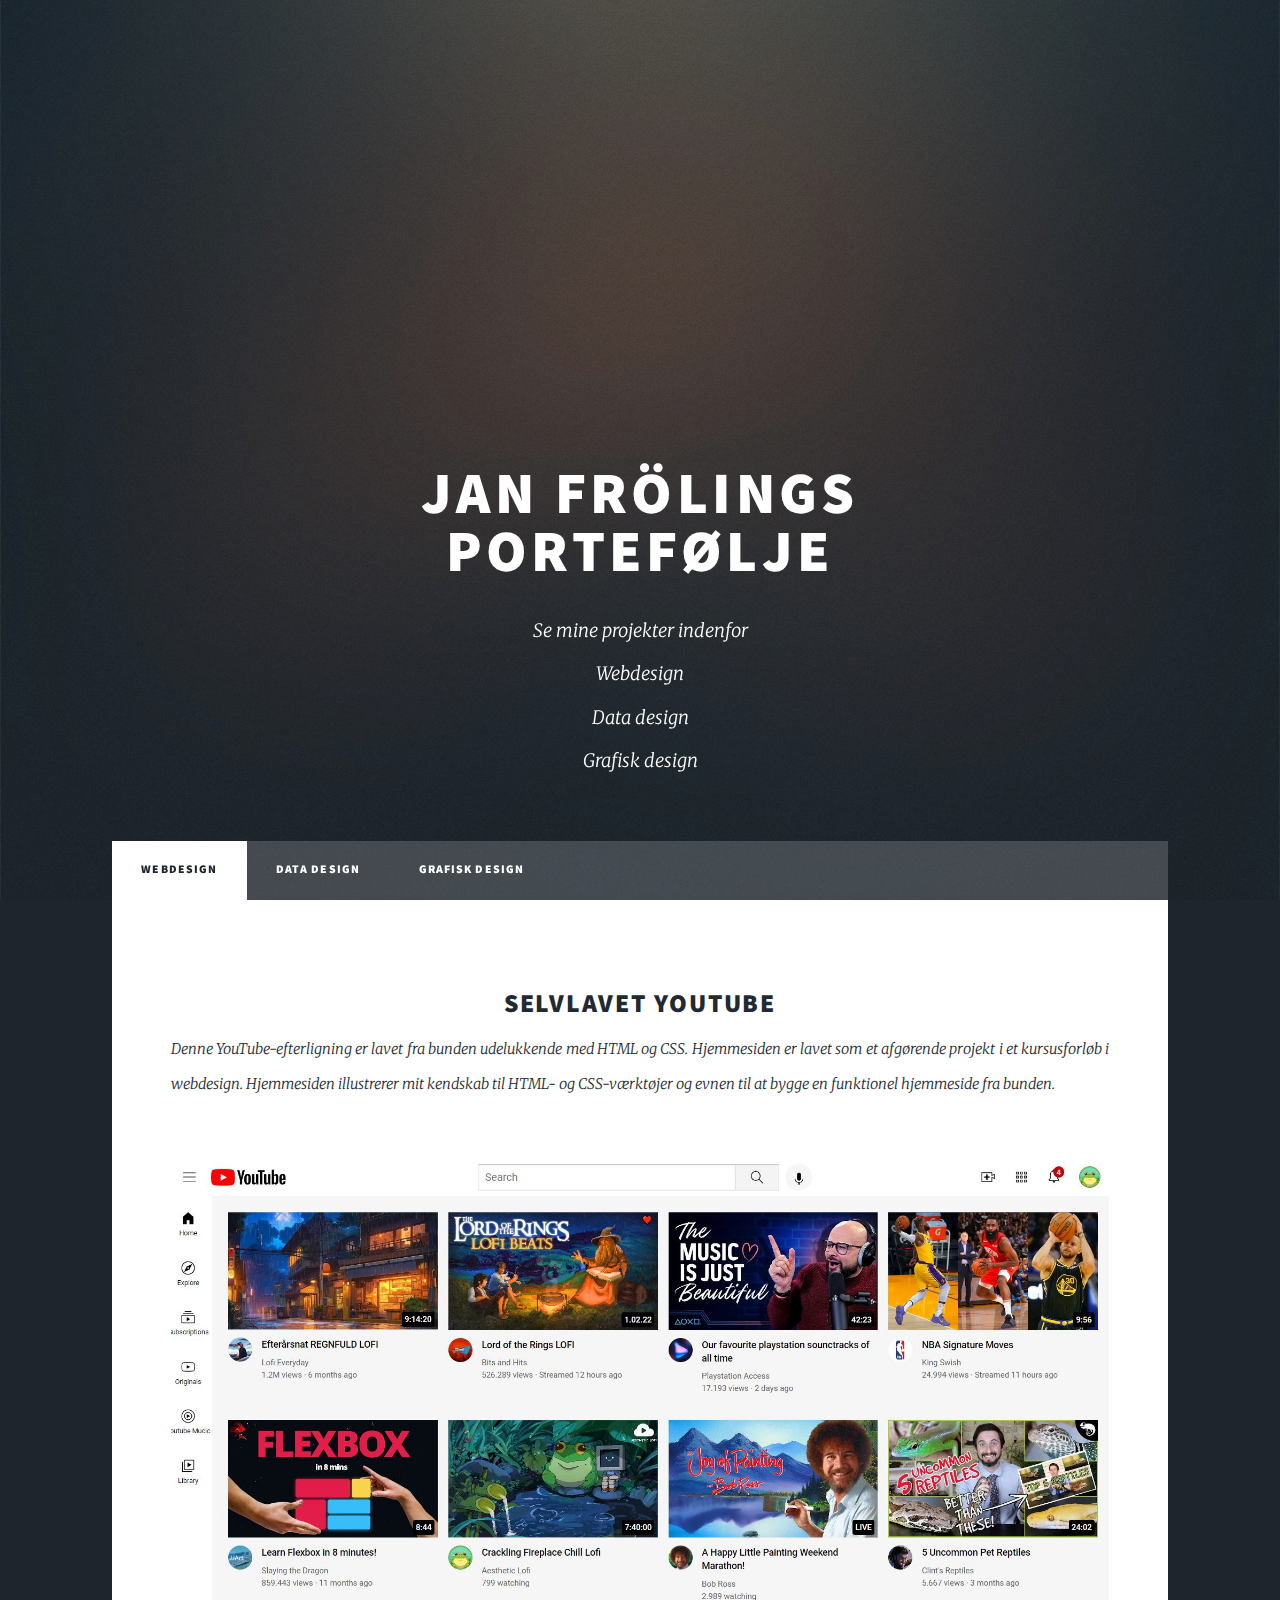
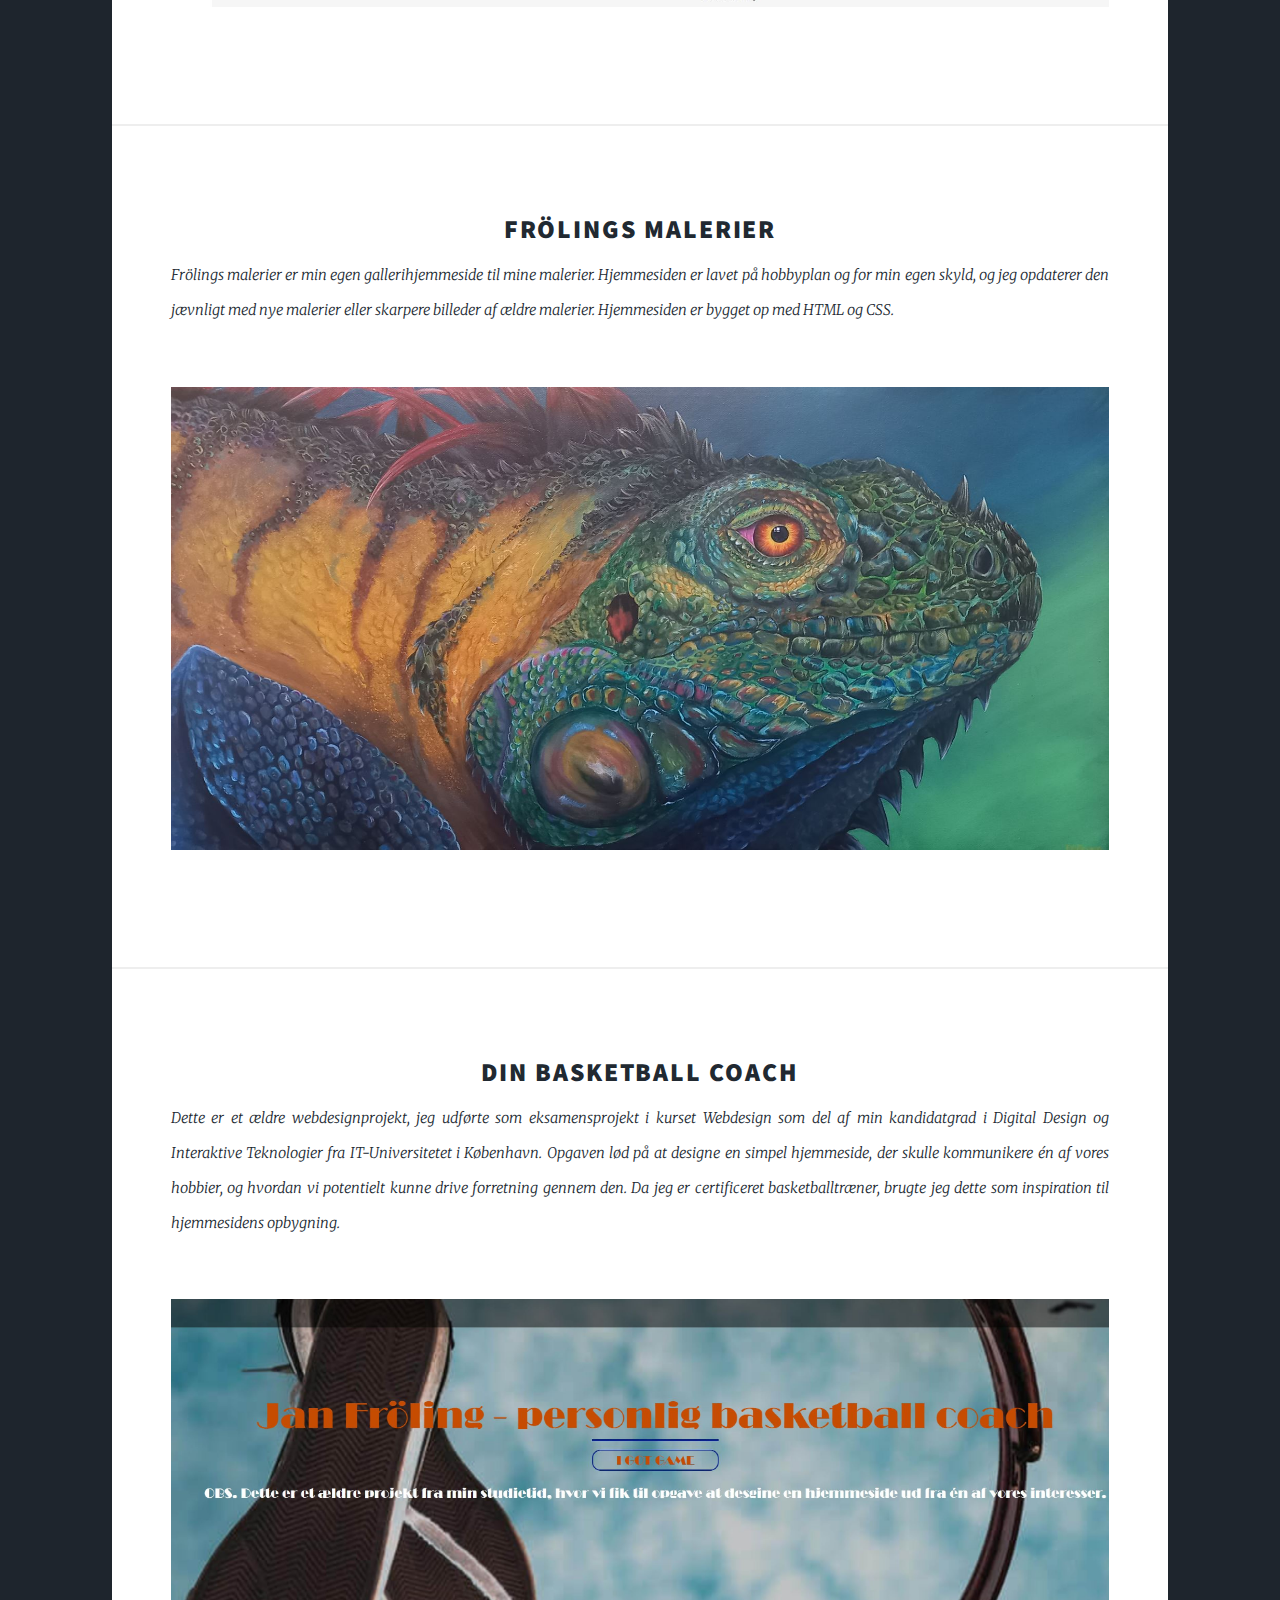
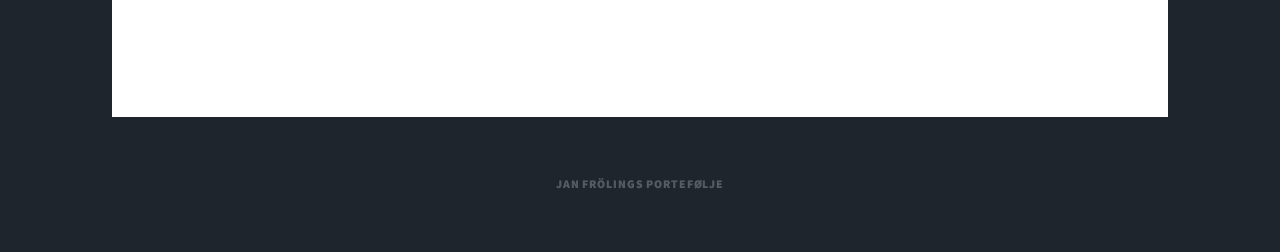
==== commit 2ca14116: "Update frontpage_webdesign.html" ====
--- a/aForsider/frontpage_webdesign.html
+++ b/aForsider/frontpage_webdesign.html
@@ -63,26 +63,13 @@
 					</ul>
 				</article>	
 
-				<!-- Featured Post -->
-				<article class="post featured">
-					<header>
-						<h2><a href="https://zitech.dk" target="_blank">Redesign af zitech.dk</a></h2>
-						<p>Projektet er udført i samarbejde med IT-service-firmaet Zitech, der har beliggende i Nordsjællands KonferenceCenter i Allerød. Firmaet ønskede et komplet digital redesign af deres gamle hjemmeside.
-							Jeg udførte redesignet sammen med en kollega, der også var tilknyttet projektet, og tilsammen skabte vi det nye zitech.dk, som herunder er linket. Billedet til venstre forestiller den ældre hjemmeside før redesignet.
-						</p>
-					</header>
-					<a href="https://zitech.dk" class="image main" target="_blank"><img src="/aForsider/images/Frontpages/zitech.dk gammel hjemmeside.JPG" alt="Redesign af zitech.dk" /></a>
-					</ul>
-				</article>
-
-
 					
 				<!-- Featured Post -->
 				<article class="post featured">
 					<header>
 						<h2><a href="/Din basketball coach/DinBasketballCoach.html" target="_blank">Din basketball coach</a></h2>
 						<p>Dette er et ældre webdesignprojekt, jeg udførte som eksamensprojekt i kurset Webdesign som del af min kandidatgrad i Digital Design og Interaktive Teknologier fra IT-Universitetet i København.
-							Opgaven lød på at designe en simpel hjemmeside, der skulle kommunikerer én af vores hobbier, og hvordan vi potentielt kunne drive forretning gennem den. Da jeg er certificeret basketballtræner, brugte jeg dette som inspiration til hjemmesidens opbygning.
+							Opgaven lød på at designe en simpel hjemmeside, der skulle kommunikere én af vores hobbier, og hvordan vi potentielt kunne drive forretning gennem den. Da jeg er certificeret basketballtræner, brugte jeg dette som inspiration til hjemmesidens opbygning.
 						</p>
 					</header>
 					<a href="/Din basketball coach/DinBasketballCoach.html" class="image main" target="_blank"><img src="/aForsider/images/Frontpages/Din basketball coach forside.JPG" alt="Din basketball coach" /></a>
@@ -108,4 +95,4 @@
 		<script src="/aForsider/assets/js/main.js"></script>
 
 </body>
-</html>+</html>
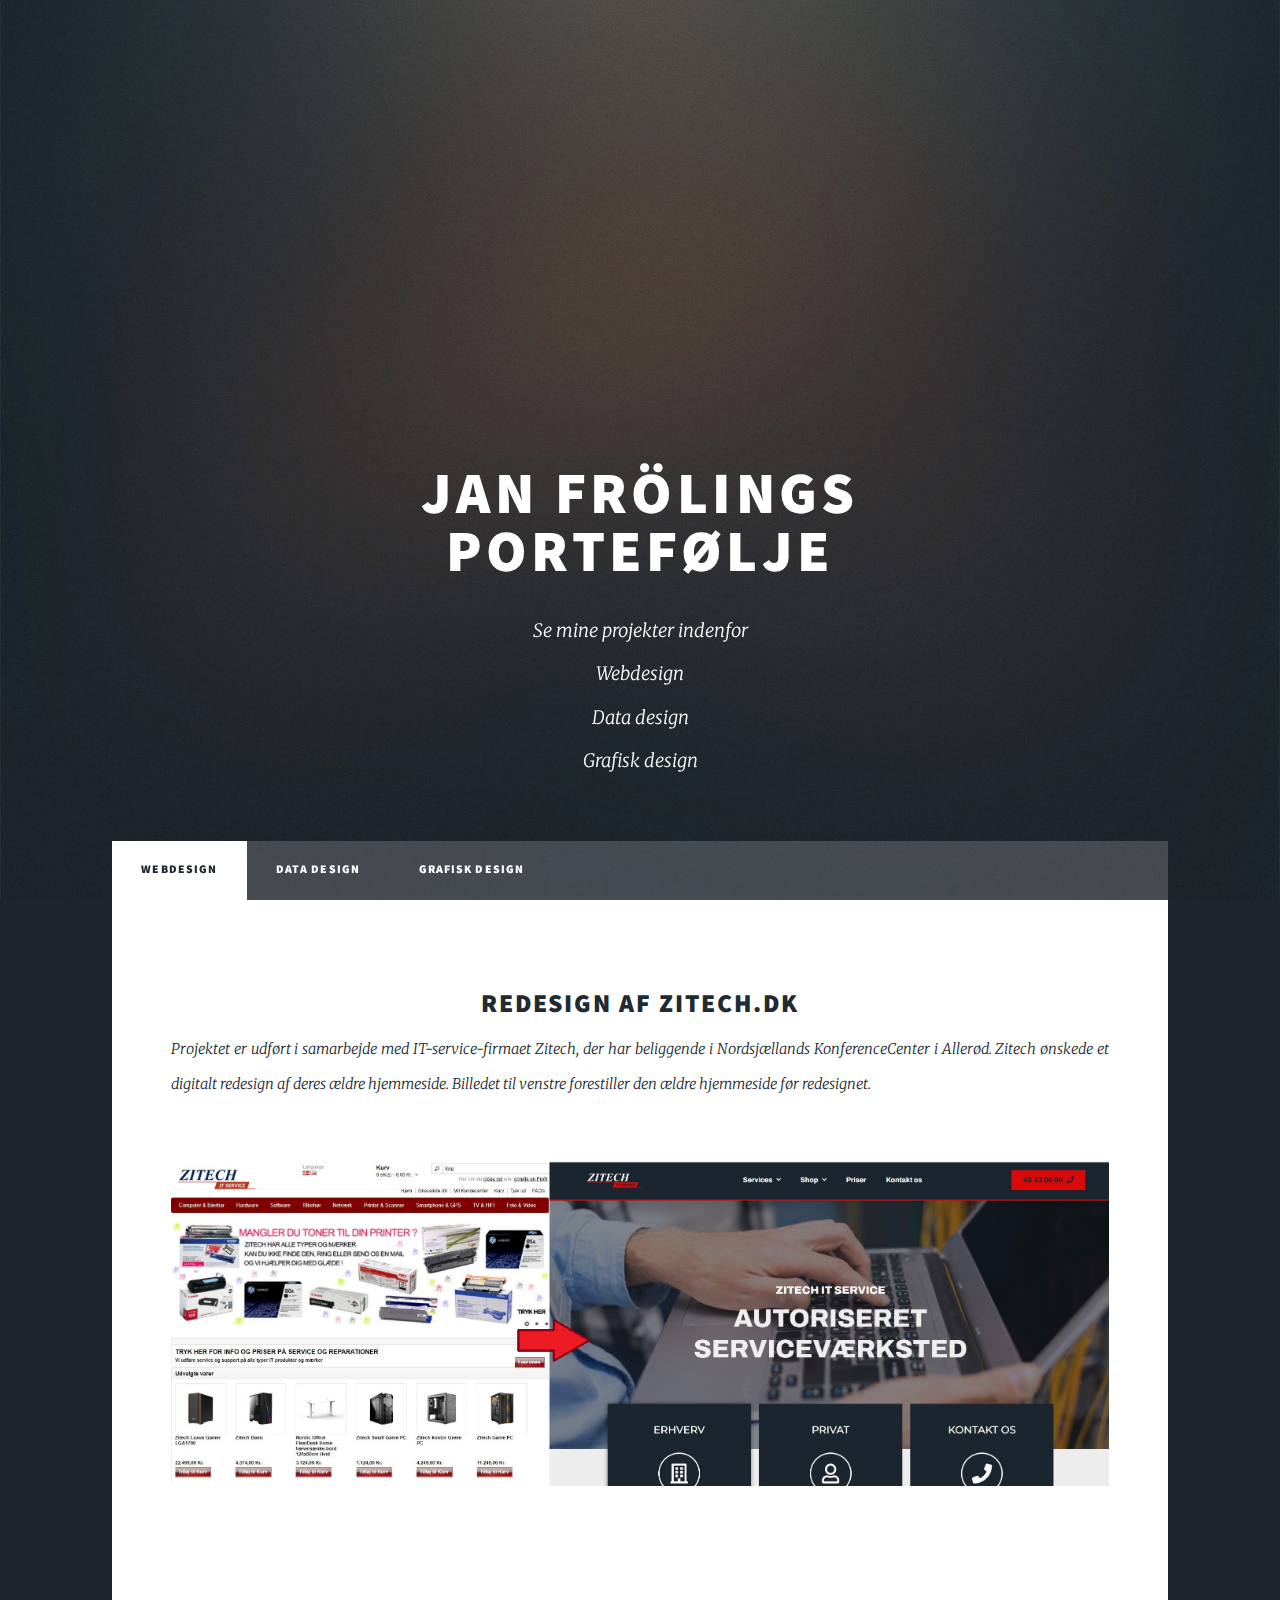
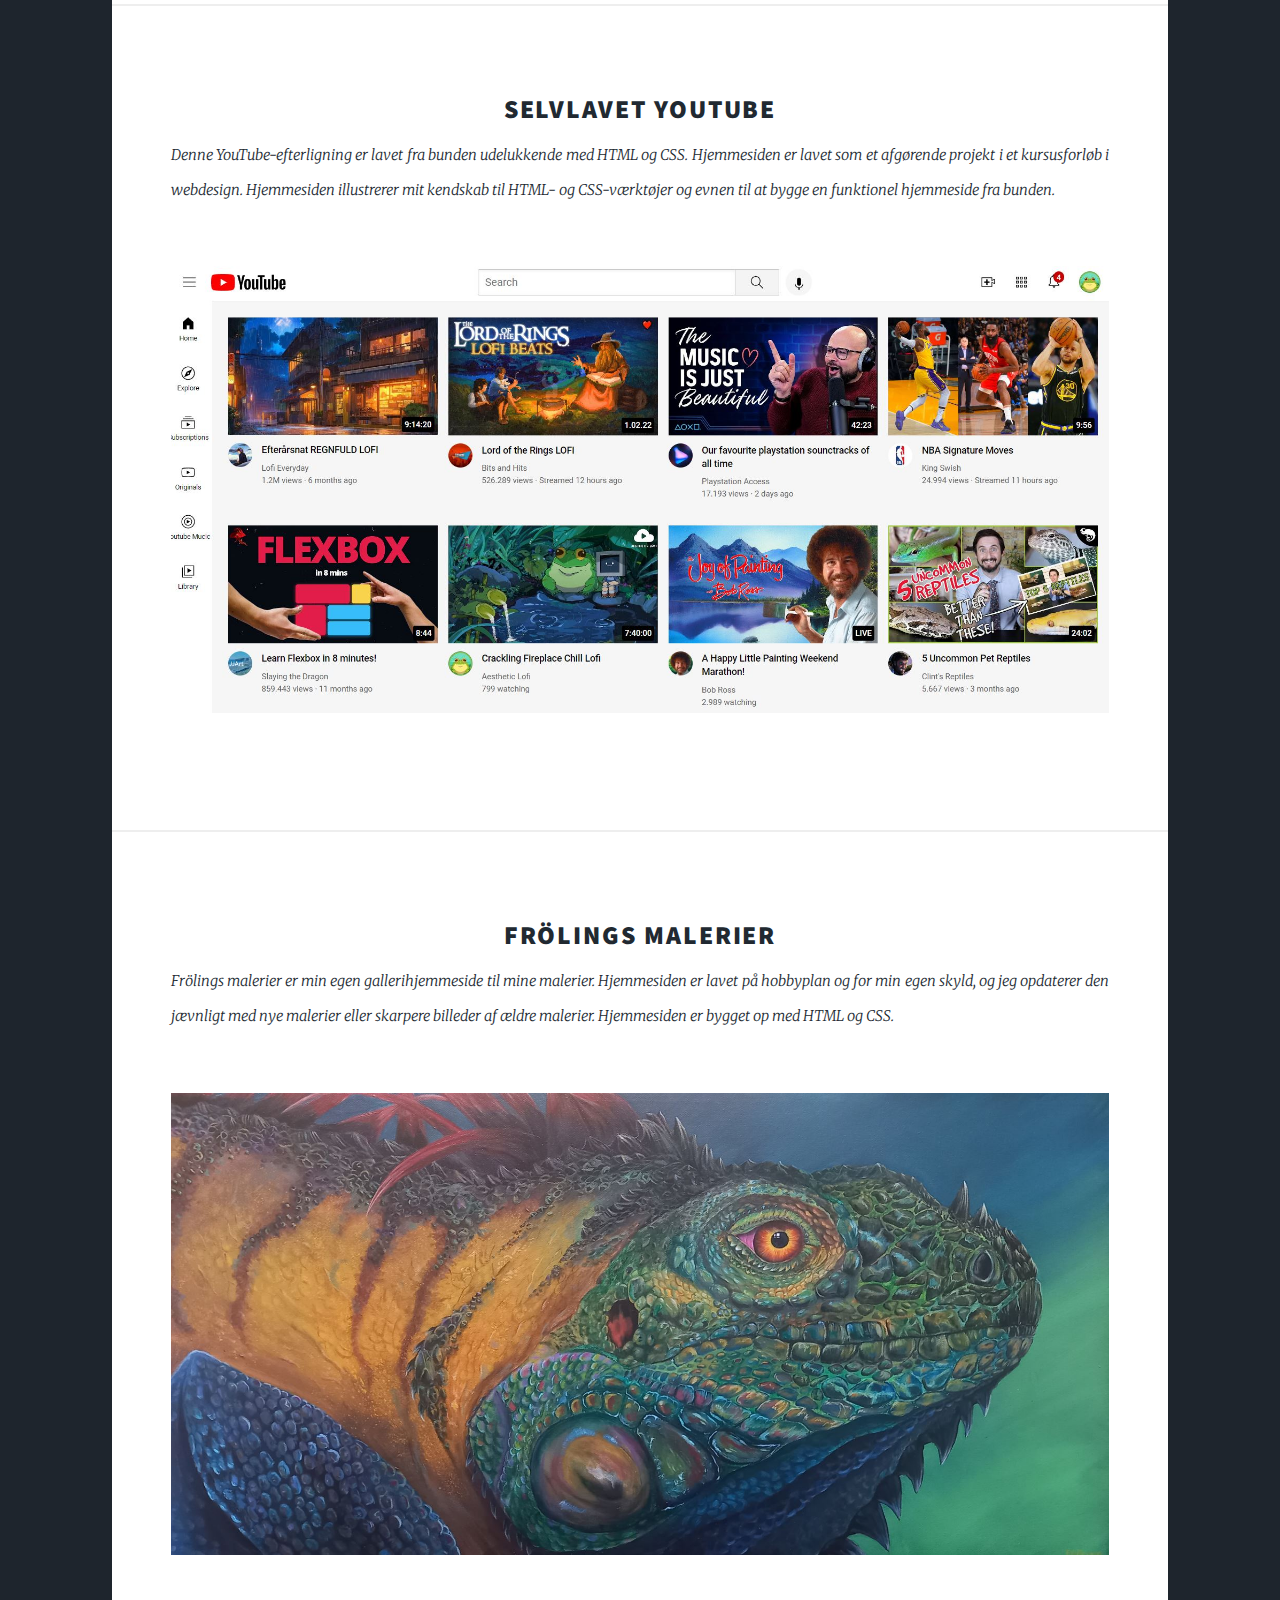
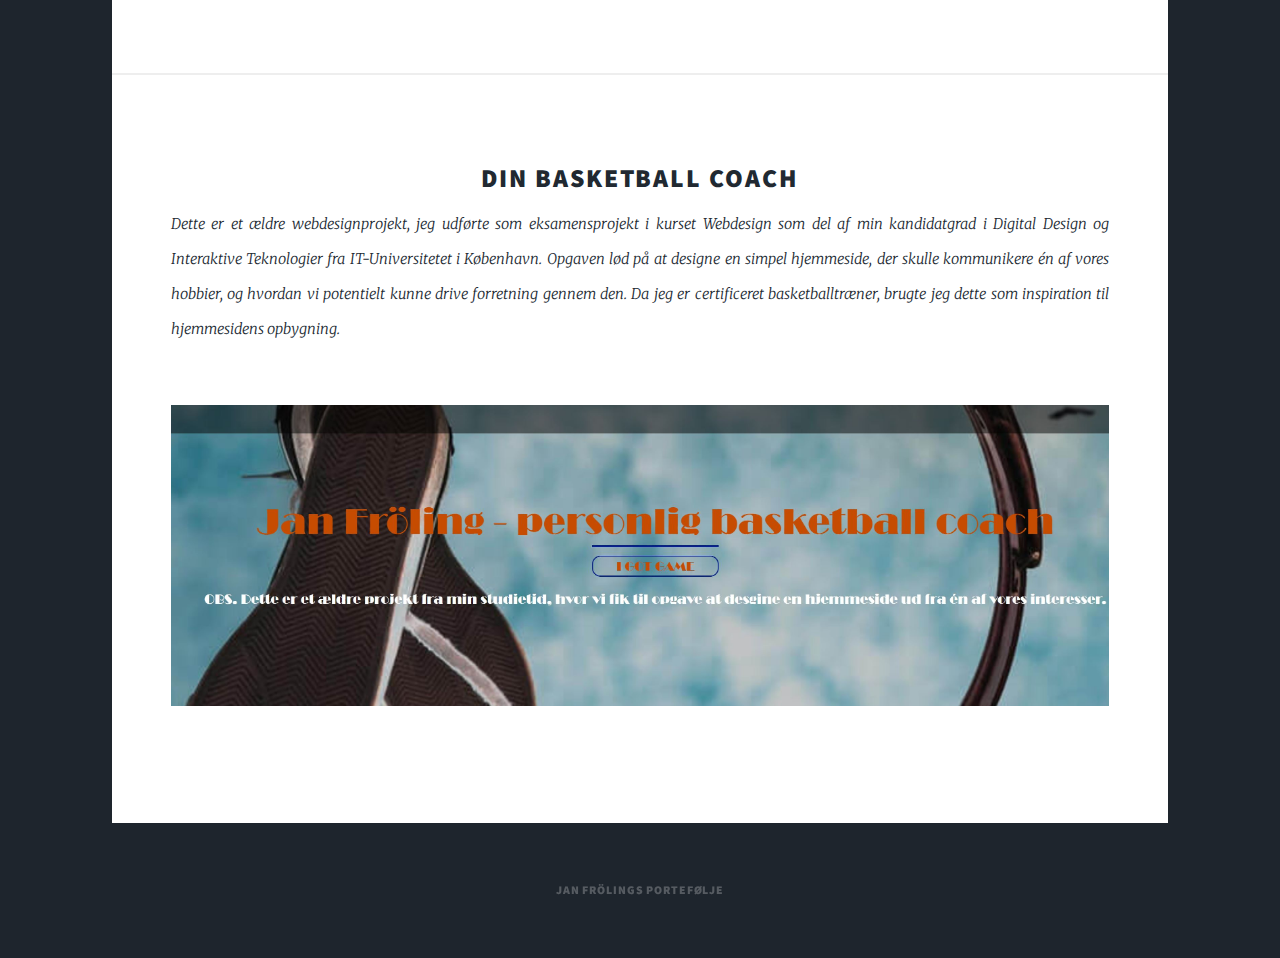
==== commit 4f5049af: "Add files via upload" ====
--- a/aForsider/frontpage_webdesign.html
+++ b/aForsider/frontpage_webdesign.html
@@ -5,6 +5,7 @@
 		<meta charset="utf-8" />
 		<meta name="viewport" content="width=device-width, initial-scale=1, user-scalable=no" />
 		<link rel="stylesheet" href="/aForsider/assets/css/main.css" />
+		<link rel="icon" type="image/x-icon" href="/aForsider/images/FM favicon.png">
 		<noscript><link rel="stylesheet" href="/aForsider/assets/css/noscript.css" /></noscript>
 	</head>
 	<body class="is-preload">
@@ -40,6 +41,18 @@
 				<!-- Main -->
 				<div id="main">
 
+					<!-- Featured Post -->
+					<article class="post featured">
+						<header>
+							<h2><a href="https://zitech.dk" target="_blank">Redesign af zitech.dk</a></h2>
+							<p>Projektet er udført i samarbejde med IT-service-firmaet Zitech, der har beliggende i Nordsjællands KonferenceCenter i Allerød. Zitech ønskede et digitalt redesign af deres ældre hjemmeside.
+								Billedet til venstre forestiller den ældre hjemmeside før redesignet.
+							</p>
+						</header>
+						<a href="https://zitech.dk" class="image main" target="_blank"><img src="/aForsider/images/Frontpages/zitech.dk gammel hjemmeside.JPG" alt="Redesign af zitech.dk" /></a>
+						</ul>
+					</article>						
+
 				<!-- Featured Post -->
 				<article class="post featured">
 					<header>
@@ -54,14 +67,15 @@
 				<!-- Featured Post -->
 				<article class="post featured">
 					<header>
-						<h2> <a href="/Frölings malerier/FrolingsMalerier.html" target="_blank">Frölings malerier</a></h2>
+						<h2> <a href="https://frolingsmalerier.github.io" target="_blank">Frölings malerier</a></h2>
 						<p>Frölings malerier er min egen gallerihjemmeside til mine malerier. Hjemmesiden er lavet på hobbyplan og for min egen skyld, og jeg opdaterer den jævnligt med nye malerier eller skarpere billeder af ældre malerier.
 							Hjemmesiden er bygget op med HTML og CSS.
 						</p>
 					</header>
-					<a href="/Frölings malerier/FrolingsMalerier.html" class="image main" target="_blank"><img src="/Frölings malerier/images/Krybdyr og amfibier/Leguan.jpg" alt="Frölings malerier" /></a>
+					<a href="https://frolingsmalerier.github.io" class="image main" target="_blank"><img src="/Frölings malerier/images/Krybdyr og amfibier/Leguan.jpg" alt="Frölings malerier" /></a>
 					</ul>
-				</article>	
+				</article>		
+
 
 					
 				<!-- Featured Post -->
@@ -95,4 +109,4 @@
 		<script src="/aForsider/assets/js/main.js"></script>
 
 </body>
-</html>
+</html>